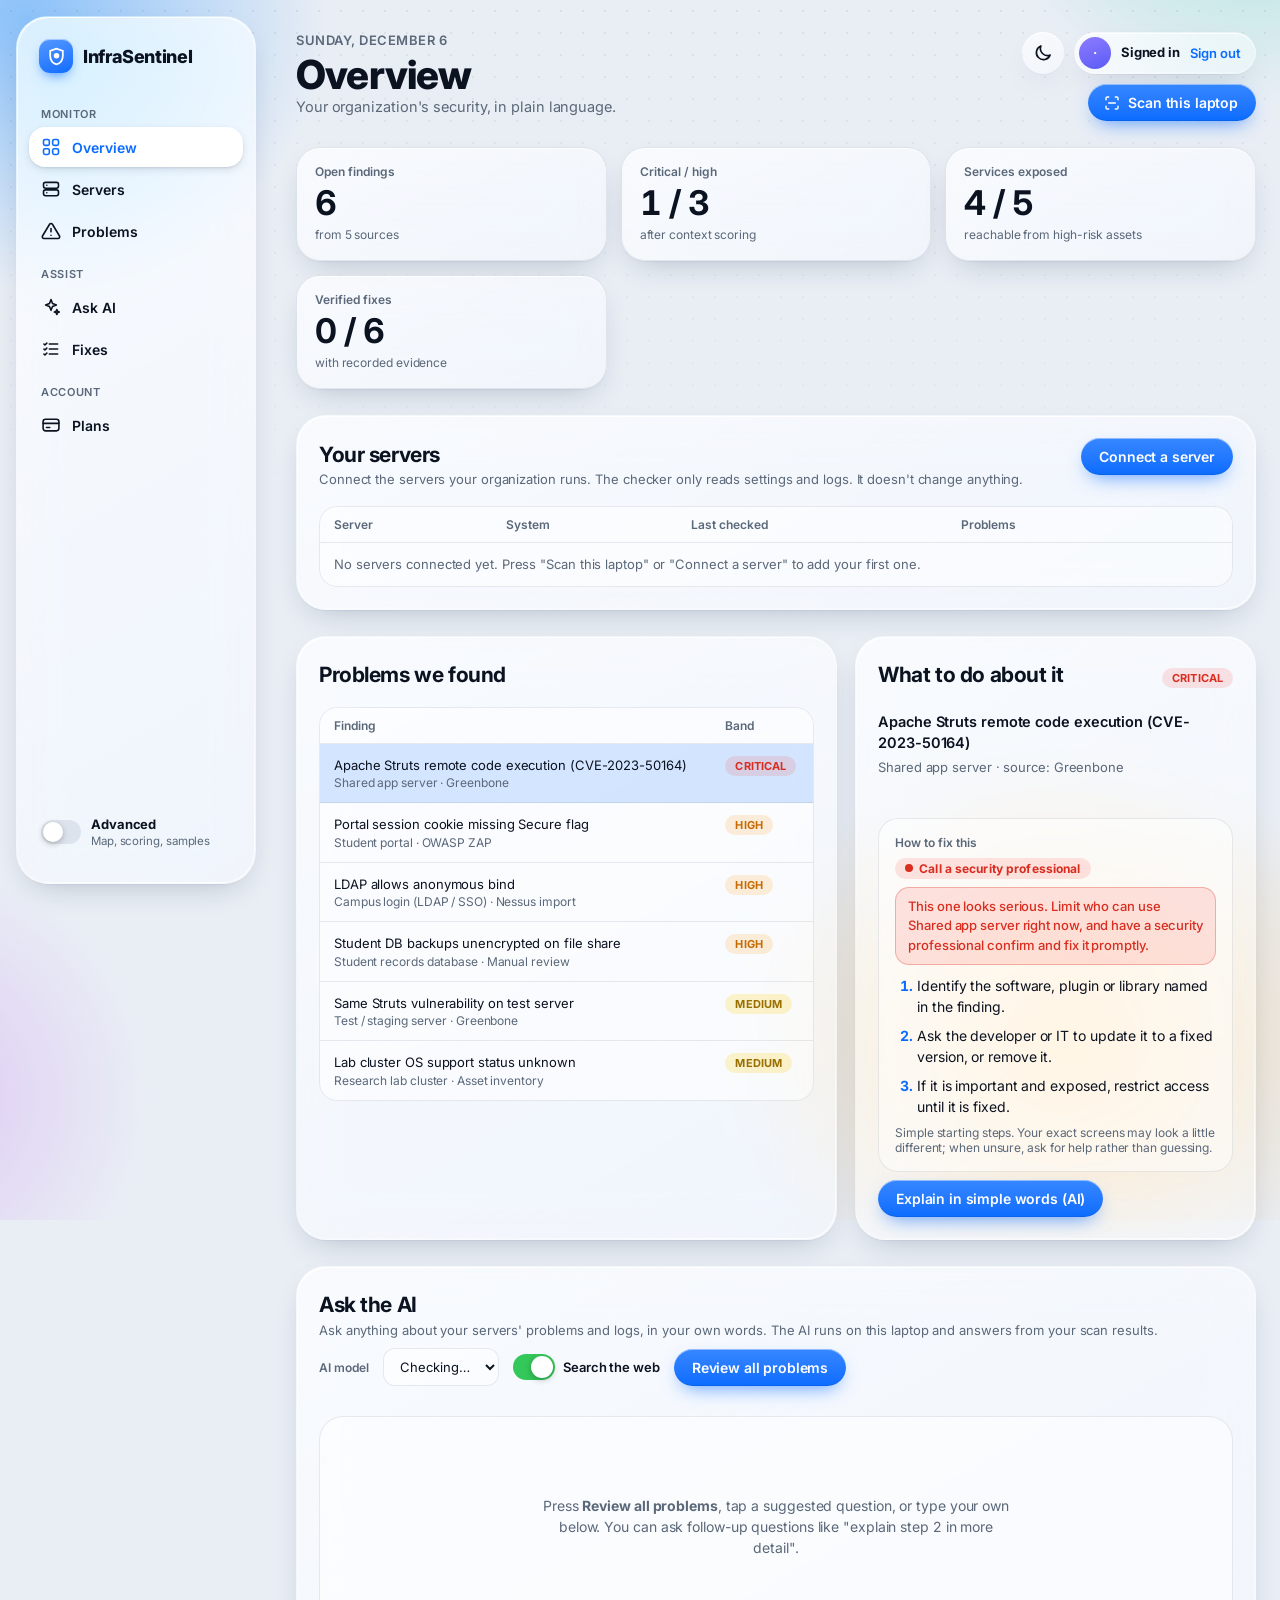
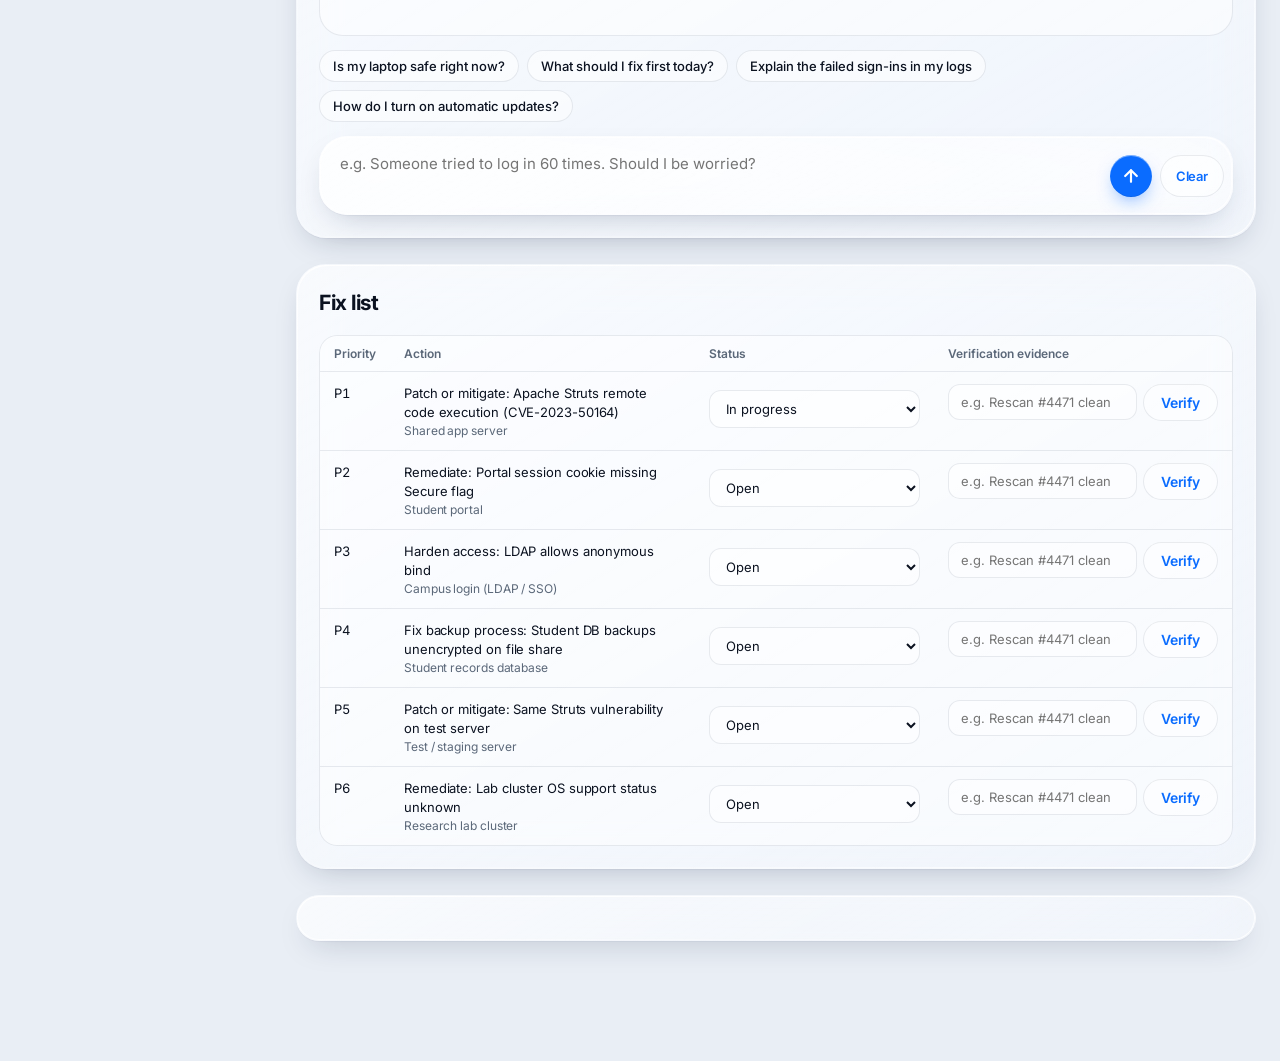
==== index.html @ b59fb662 "InfraSentinel prototype: dashboard, read-only checker, local AI assistant" ====
<!doctype html>
<html lang="en"><head><meta charset="utf-8"><meta name="viewport" content="width=device-width,initial-scale=1">
<title>InfraSentinel</title>
<link rel="stylesheet" href="https://fonts.googleapis.com/css2?family=IBM+Plex+Sans+Condensed:wght@500;600;700&family=IBM+Plex+Sans:wght@400;500;600&family=IBM+Plex+Mono:wght@400;500&display=swap">
<style>
/* Layout: operations console — sector bar, KPI strip, ranked findings beside score breakdown, full-width dependency map, remediation ledger */
:root{
  --bg:#F3F5F7; --panel:#FFFFFF; --ink:#13202C; --muted:#5B6B7A; --line:#D9E0E6;
  --accent:#1D4ED8; --accent-soft:#E3EAFD;
  --crit:#B42318; --crit-soft:#FDE7E5; --high:#C2570C; --high-soft:#FDEEDC;
  --med:#A16207; --med-soft:#FBF3D5; --low:#2F7D4F; --low-soft:#E2F3E8;
  --node:#EEF2F5; --edge:#B5C1CC; --graph-bg:#F3F5F7;
  --f-display:"IBM Plex Sans Condensed","Arial Narrow",system-ui,sans-serif;
  --f-body:"IBM Plex Sans",system-ui,-apple-system,"Segoe UI",sans-serif;
  --f-mono:"IBM Plex Mono",ui-monospace,Menlo,Consolas,monospace;
}
@media (prefers-color-scheme:dark){:root:not([data-theme="light"]){
  --bg:#0E151C; --panel:#151F29; --ink:#E4EAF0; --muted:#93A3B2; --line:#26333F;
  --accent:#7DA2FF; --accent-soft:#1C2B4F;
  --crit:#FF7A6E; --crit-soft:#3A1B19; --high:#FFA45C; --high-soft:#3A2614;
  --med:#E8C04A; --med-soft:#352C12; --low:#6FD39A; --low-soft:#143222;
  --node:#1C2833; --edge:#3A4A58; --graph-bg:#0E151C; color-scheme:dark}}
:root[data-theme="dark"]{
  --bg:#0E151C; --panel:#151F29; --ink:#E4EAF0; --muted:#93A3B2; --line:#26333F;
  --accent:#7DA2FF; --accent-soft:#1C2B4F;
  --crit:#FF7A6E; --crit-soft:#3A1B19; --high:#FFA45C; --high-soft:#3A2614;
  --med:#E8C04A; --med-soft:#352C12; --low:#6FD39A; --low-soft:#143222;
  --node:#1C2833; --edge:#3A4A58; --graph-bg:#0E151C; color-scheme:dark}
*{box-sizing:border-box}
body{background:var(--bg);color:var(--ink);font-family:var(--f-body);font-size:14px;line-height:1.5}
.wrap{max-width:1240px;margin:0 auto;padding:20px 16px 48px;display:grid;gap:18px}
h1,h2,h3{font-family:var(--f-display);margin:0;text-wrap:balance;letter-spacing:.01em}
h1{font-size:26px;font-weight:700}
h2{font-size:18px;font-weight:600}
.eyebrow{font-size:11px;letter-spacing:.09em;text-transform:uppercase;color:var(--muted);font-weight:600}
.mono{font-family:var(--f-mono);font-variant-numeric:tabular-nums}
.muted{color:var(--muted)}
header{display:flex;flex-wrap:wrap;gap:12px 24px;align-items:flex-end;justify-content:space-between}
.brand{display:flex;gap:12px;align-items:center}
.mark{width:34px;height:34px;border-radius:8px;background:var(--accent);display:grid;place-items:center}
.mark svg{width:20px;height:20px}
.seg{display:flex;flex-wrap:wrap;border:1px solid var(--line);border-radius:8px;overflow:hidden;background:var(--panel)}
.seg button{border:0;background:transparent;color:var(--ink);font:500 13px var(--f-body);padding:8px 14px;cursor:pointer;border-right:1px solid var(--line)}
.seg button:last-child{border-right:0}
.seg button[aria-pressed="true"]{background:var(--accent);color:var(--panel)}
.seg button:focus-visible,button:focus-visible,select:focus-visible,input:focus-visible{outline:2px solid var(--accent);outline-offset:2px}
.notice{font-size:12px;color:var(--muted);border:1px dashed var(--line);border-radius:6px;padding:6px 10px;background:var(--panel)}
.kpis{display:grid;grid-template-columns:repeat(4,minmax(0,1fr));gap:12px}
.kpi{background:var(--panel);border:1px solid var(--line);border-radius:8px;padding:12px 14px}
.kpi .v{font:600 28px var(--f-mono);font-variant-numeric:tabular-nums;line-height:1.2}
.panel{background:var(--panel);border:1px solid var(--line);border-radius:10px;padding:16px;min-width:0}
.panel-head{display:flex;flex-wrap:wrap;gap:8px 16px;justify-content:space-between;align-items:baseline;margin-bottom:12px}
.grid2{display:grid;grid-template-columns:minmax(0,1.35fr) minmax(0,1fr);gap:18px}
.tbl{overflow-x:auto}
table{width:100%;border-collapse:collapse;font-size:13px}
th{text-align:left;font-size:11px;letter-spacing:.07em;text-transform:uppercase;color:var(--muted);font-weight:600;padding:6px 8px;border-bottom:1px solid var(--line)}
td{padding:9px 8px;border-bottom:1px solid var(--line);vertical-align:top}
tr.row{cursor:pointer}
tr.row:hover td{background:var(--node)}
tr.row.sel td{background:var(--accent-soft)}
.pill{display:inline-block;font:600 11px var(--f-mono);padding:2px 7px;border-radius:4px;letter-spacing:.03em;white-space:nowrap}
.p-critical{background:var(--crit-soft);color:var(--crit)}
.p-high{background:var(--high-soft);color:var(--high)}
.p-medium{background:var(--med-soft);color:var(--med)}
.p-low{background:var(--low-soft);color:var(--low)}
.score{font:600 15px var(--f-mono)}
.src{font:400 11px var(--f-mono);color:var(--muted)}
.bars{display:grid;gap:10px;margin:14px 0}
.bar{display:grid;grid-template-columns:110px 1fr 74px;gap:10px;align-items:center;font-size:13px}
.track{height:10px;background:var(--node);border-radius:5px;overflow:hidden}
.fill{height:100%;background:var(--accent);border-radius:5px;transition:width .4s}
.fill.unk{background:repeating-linear-gradient(45deg,var(--muted) 0 4px,transparent 4px 8px)}
.formula{font:500 13px var(--f-mono);background:var(--node);border-radius:6px;padding:10px 12px;overflow-x:auto;white-space:nowrap}
.big{font:600 44px var(--f-mono);line-height:1}
.explain{border-top:1px solid var(--line);margin-top:14px;padding-top:12px;display:grid;gap:8px}
.explain p{margin:0;max-width:65ch}
.btn{border:1px solid var(--accent);background:var(--accent);color:var(--panel);font:600 13px var(--f-body);padding:8px 14px;border-radius:6px;cursor:pointer}
.btn.ghost{background:transparent;color:var(--accent)}
.btn:disabled{opacity:.45;cursor:not-allowed}
select,input[type=text]{font:13px var(--f-body);color:var(--ink);background:var(--panel);border:1px solid var(--line);border-radius:6px;padding:7px 9px;max-width:100%}
.simbar{display:flex;flex-wrap:wrap;gap:8px;align-items:center}
.graph{overflow-x:auto;border:1px solid var(--line);border-radius:8px;background:var(--bg)}
.graph svg{display:block;min-width:760px;width:100%;height:auto}
.legend{display:flex;flex-wrap:wrap;gap:14px;font-size:12px;color:var(--muted);margin-top:10px}
.sw{display:inline-block;width:12px;height:12px;border-radius:3px;vertical-align:-2px;margin-right:5px;border:1px solid var(--edge)}
.simout{display:grid;grid-template-columns:minmax(0,1fr) minmax(0,1fr);gap:18px;margin-top:14px}
.scenario{border-left:3px solid var(--high);background:var(--high-soft);padding:8px 12px;border-radius:0 6px 6px 0;font-size:13px}
ul.affected{list-style:none;margin:8px 0 0;padding:0;display:grid;gap:6px}
ul.affected li{display:flex;gap:10px;align-items:baseline;justify-content:space-between;border-bottom:1px solid var(--line);padding-bottom:6px}
.path{font:400 11px var(--f-mono);color:var(--muted)}
.status{font:600 11px var(--f-mono);padding:2px 7px;border-radius:4px;white-space:nowrap}
.s-open{background:var(--crit-soft);color:var(--crit)}
.s-prog{background:var(--med-soft);color:var(--med)}
.s-fixed{background:var(--accent-soft);color:var(--accent)}
.s-ver{background:var(--low-soft);color:var(--low)}
.evrow{display:flex;flex-wrap:wrap;gap:6px;align-items:center}
.evrow input{flex:1 1 160px;min-width:0}
.err{color:var(--crit);font-size:12px}
.ok{color:var(--low);font-size:12px}
footer{font-size:12px;color:var(--muted)}
g.node{cursor:pointer}
.rules{display:grid;grid-template-columns:repeat(auto-fill,minmax(230px,1fr));gap:10px 22px}
.rule{display:grid;grid-template-columns:1fr 40px;gap:2px 8px;align-items:center;font-size:13px}
.rule input{grid-column:1/2;width:100%;accent-color:var(--accent)}
.rule label{grid-column:1/-1}
.chips{display:flex;flex-wrap:wrap;gap:6px}
.chip{font-size:12px;border:1px dashed var(--med);color:var(--med);border-radius:4px;padding:2px 8px}
.ba{grid-column:1/-1;border-top:1px solid var(--line);padding-top:14px;display:grid;gap:10px}
.good{color:var(--low);font-weight:600}
.same{color:var(--muted)}
.rec{border-left:3px solid var(--accent);background:var(--accent-soft);padding:10px 12px;border-radius:0 6px 6px 0;margin-bottom:12px;max-width:80ch}
.cmp td:first-child{font-weight:600;white-space:nowrap}
.cov{display:grid;grid-template-columns:repeat(auto-fill,minmax(205px,1fr));gap:10px}
.cv{border:1px solid var(--line);border-radius:8px;padding:10px 12px;display:grid;gap:4px;background:var(--panel)}
.cv.hit{border-color:var(--accent);background:var(--accent-soft)}
.cv .n{font:600 11px var(--f-mono);color:var(--muted)}
.cv .t{font-weight:600;font-size:13px;line-height:1.3}
.cv .c{font:600 12px var(--f-mono);color:var(--accent)}
.cv .c.zero{color:var(--muted);font-weight:400}
.catchip{display:inline-block;font:600 11px var(--f-mono);background:var(--node);color:var(--muted);border-radius:4px;padding:1px 7px;margin-top:4px}
.fix{border:1px solid var(--line);border-radius:8px;padding:12px 14px;margin-top:14px;display:grid;gap:8px}
.lvl{display:inline-flex;align-items:center;gap:6px;font:600 12px var(--f-body);padding:3px 11px;border-radius:999px;width:fit-content}
.lvl::before{content:"";width:8px;height:8px;border-radius:50%;background:currentColor}
.lvl-self{background:var(--low-soft);color:var(--low)}
.lvl-it{background:var(--med-soft);color:var(--med)}
.lvl-pro{background:var(--crit-soft);color:var(--crit)}
ol.steps{margin:2px 0 0;padding-left:22px;display:grid;gap:8px;font-size:14px;max-width:62ch}
ol.steps li{line-height:1.5}
.probanner{border-left:3px solid var(--crit);background:var(--crit-soft);padding:9px 12px;border-radius:0 6px 6px 0;font-size:13px;color:var(--crit);font-weight:500;max-width:70ch}
body.simple .adv{display:none!important}
body:not(.simple) #simplehint{display:none}
body.simple #simThis,body.simple .catchip{display:none}
body.simple .c-risk,body.simple .c-asset{display:none}
#simplehint{border-style:solid;background:var(--accent-soft);border-color:var(--accent-soft);color:var(--ink)}
body.simple #findtitle::after{content:"Problems we found"}
body:not(.simple) #findtitle::after{content:"Findings, ranked by risk"}
body.simple #whytitle::after{content:"What to do about it"}
body:not(.simple) #whytitle::after{content:"Why this score"}
@media (max-width:900px){.grid2,.simout{grid-template-columns:1fr}.kpis{grid-template-columns:repeat(2,minmax(0,1fr))}}
@media (prefers-reduced-motion:reduce){.fill{transition:none}}
body{margin:0}
.ai{background:var(--accent-soft);border-radius:6px;padding:10px 12px;white-space:pre-wrap;font-size:13px;max-width:70ch}
.aibadge{font:500 11px var(--f-mono);color:var(--muted)}
</style>
</head><body>

<div class="wrap">
  <header>
    <div class="brand">
      <div class="mark" aria-hidden="true"><svg viewBox="0 0 24 24" fill="none" stroke="#fff" stroke-width="2"><path d="M12 2 4 5v6c0 5 3.4 9.4 8 11 4.6-1.6 8-6 8-11V5z"/><circle cx="12" cy="11" r="2.4" fill="#fff"/></svg></div>
      <div>
        <h1>InfraSentinel</h1>
        <div class="muted">Risk and impact console for small organizations · prototype</div>
      </div>
    </div>
    <div style="display:grid;gap:6px;justify-items:end">
      <div class="eyebrow">View</div>
      <div class="seg" id="viewmode" role="group" aria-label="View mode"></div>
      <div class="eyebrow" style="margin-top:4px">Organization profile</div>
      <div class="seg" id="sector" role="group" aria-label="Organization profile"></div>
      <div style="display:flex;gap:8px;align-items:center;flex-wrap:wrap;justify-content:flex-end">
        <span class="aibadge" id="aistat">AI: checking…</span>
        <button class="btn" id="scanBtn">Scan this laptop</button>
      </div>
    </div>
  </header>
  <div class="notice" id="orgline"></div>
  <div class="notice" id="simplehint">Here are the problems we found, with the most important at the top. Tap a problem to see what it means and how to fix it. Switch to <b>Full</b> view any time for the technical details.</div>

  <section class="kpis" id="kpis"></section>

  <section class="panel adv">
    <div class="panel-head"><div><h2>What matters to this organization</h2><div class="muted" style="font-size:13px">Set how critical each service is. Assets inherit the criticality of the services that depend on them, and every score updates.</div></div><span class="src">Documented rule, no AI guess</span></div>
    <div class="rules" id="prio"></div>
  </section>

  <section class="grid2">
    <div class="panel">
      <div class="panel-head"><h2 id="findtitle"></h2><span class="src adv">Imported from existing tools</span></div>
      <div class="tbl"><table>
        <thead><tr><th class="c-risk">Risk</th><th>Finding</th><th class="c-asset">Asset</th><th>Band</th></tr></thead>
        <tbody id="findings"></tbody>
      </table></div>
    </div>
    <div class="panel" id="detail"></div>
  </section>

  <section class="panel adv">
    <div class="panel-head">
      <div><h2>Dependency map and impact simulation</h2><div class="muted" style="font-size:13px">Arrows show what depends on what. Select an asset and run a hypothetical outage or compromise.</div></div>
      <div class="simbar">
        <label for="simAsset" class="eyebrow">Asset</label>
        <select id="simAsset"></select>
        <button class="btn" id="runSim">Run simulation</button>
        <button class="btn ghost" id="clearSim">Clear</button>
      </div>
    </div>
    <div class="graph"><svg id="graph" viewBox="0 0 960 470" role="img" aria-label="Asset dependency graph"></svg></div>
    <div class="legend">
      <span><span class="sw" style="background:var(--node)"></span>Infrastructure / system</span>
      <span><span class="sw" style="background:var(--accent-soft)"></span>Business service</span>
      <span><span class="sw" style="background:var(--crit-soft);border-color:var(--crit)"></span>Simulated failure</span>
      <span><span class="sw" style="background:var(--high-soft);border-color:var(--high)"></span>Possibly affected</span>
      <span>● dot = open finding on asset</span>
    </div>
    <div class="simout" id="simout"></div>
  </section>

  <section class="panel adv">
    <div class="panel-head"><div><h2>Which fix first?</h2><div class="muted" style="font-size:13px">Compares risk addressed, services protected, service importance, effort and constraints.</div></div><span class="src">Recommendation, not a guarantee</span></div>
    <div id="fixrec"></div>
    <div class="tbl"><table>
      <thead><tr><th>Rank</th><th>Action</th><th>Risk addressed</th><th>Services protected</th><th>Importance</th><th>Effort</th><th>Constraints</th></tr></thead>
      <tbody id="fixcmp"></tbody>
    </table></div>
    <div class="src" style="margin-top:8px">Value = risk score × (1 + 0.25 per protected service) ÷ effort (low 1, medium 2, high 3). Effort is estimated from the type of fix and should be confirmed by the person doing the work.</div>
  </section>

  <section class="panel">
    <div class="panel-head"><h2>Remediation ledger</h2><span class="muted" style="font-size:13px">A task is only verified when evidence is recorded</span></div>
    <div class="tbl"><table>
      <thead><tr><th>Priority</th><th>Action</th><th>Owner</th><th>Status</th><th>Verification evidence</th></tr></thead>
      <tbody id="tasks"></tbody>
    </table></div>
  </section>

  <section class="panel adv">
    <div class="panel-head"><div><h2>Internal weaknesses we watch for</h2>
     <div class="muted" style="font-size:13px">Your apps sit on well-secured cloud infrastructure, but under the shared-responsibility model these 15 are the organization's own job. InfraSentinel checks all 15; highlighted ones are present in <span id="covorg"></span>.</div></div>
     <span class="src" id="covcount"></span></div>
    <div class="cov" id="cov"></div>
  </section>

  <section class="panel adv">
    <div class="panel-head"><h2>Where InfraSentinel fits</h2><span class="src">Intended scope, not a claim that other tools lack these</span></div>
    <div class="tbl"><table class="cmp">
      <thead><tr><th>Capability</th><th>Existing open-source tools</th><th>InfraSentinel's focus</th></tr></thead>
      <tbody>
        <tr><td>Vulnerability detection</td><td>Scanners such as Greenbone</td><td>Import findings instead of rebuilding scanners</td></tr>
        <tr><td>Finding aggregation</td><td>DefectDojo</td><td>Combine findings with operational service context</td></tr>
        <tr><td>Attack-path analysis</td><td>BloodHound, for supported environments</td><td>Map broader asset-to-service dependencies</td></tr>
        <tr><td>Risk scoring</td><td>Some tools and configurations</td><td>Make service importance and scoring assumptions visible</td></tr>
        <tr><td>Impact simulation</td><td>Depends on the tool and scope</td><td>Explore service disruption and compare fixes before and after</td></tr>
        <tr><td>AI explanations</td><td>Some tools and editions</td><td>Plain-language consequences for non-specialists, across four organization profiles</td></tr>
      </tbody>
    </table></div>
  </section>

  <footer>All organizations, assets and findings on this page are synthetic demo data. Risk formula weights are illustrative and not yet calibrated. Impact paths show possible dependency effects, not predictions of attack spread. No systems were scanned.</footer>
</div>

<script>
const SECTORS={
 college:{label:"College",org:"Riverside Engineering College · 4,500 students · 4 IT staff",
  nodes:[
   ["idp","Campus login (LDAP / SSO)",0,85],["srv","Shared app server",0,50],["db","Student records database",0,60],["net","Campus network & Wi-Fi",0,60],
   ["sis","Student information system",1,60],["portal","Student portal",1,55],["att","Attendance system",1,50],["lms","Learning platform (Moodle)",1,55],["lab","Research lab cluster",1,40],["test","Test / staging server",1,20],
   ["s_adm","Admissions & records",2,85,1],["s_exam","Exam results",2,95,1],["s_att","Attendance tracking",2,70,1],["s_learn","Courses & assignments",2,80,1],["s_res","Research computing",2,55,1]],
  edges:[["idp","portal"],["idp","lms"],["idp","att"],["srv","portal"],["srv","att"],["srv","lms"],["db","sis"],["sis","portal"],["net","att"],["net","lab"],["sis","s_adm"],["sis","s_exam"],["portal","s_exam"],["att","s_att"],["lms","s_learn"],["lab","s_res"]],
  findings:[
   ["f1","Apache Struts remote code execution (CVE-2023-50164)","srv",9.8,"internal","Greenbone"],
   ["f2","Same Struts vulnerability on test server","test",9.8,"internal","Greenbone"],
   ["f3","LDAP allows anonymous bind","idp",7.5,"internal","Nessus import"],
   ["f4","Student DB backups unencrypted on file share","db",6.5,"internal","Manual review"],
   ["f5","Portal session cookie missing Secure flag","portal",5.4,"internet","OWASP ZAP"],
   ["f6","Lab cluster OS support status unknown","lab",6.0,"unknown","Asset inventory"]],
  owners:["Priya (IT head)","Karthik (sysadmin)","Vendor: CampusERP"]},
 hospital:{label:"Hospital / clinic",org:"Sunrise Multispeciality Clinic · 40 beds · 3 IT staff",
  nodes:[
   ["ad","Active Directory",0,85],["fw","Firewall / VPN",0,80],["db","SQL database server",0,90],["nas","Backup NAS",0,70],
   ["ehr","Electronic health records",1,95],["lis","Lab information system",1,85],["sched","Appointment scheduler",1,70],["portal","Patient web portal",1,60],["pacs","Imaging (PACS)",1,80],
   ["s_reg","Patient registration",2,95,1],["s_lab","Lab results to doctors",2,90,1],["s_opd","OPD scheduling",2,75,1],["s_bill","Billing & insurance",2,80,1],["s_online","Online appointments",2,55,1]],
  edges:[["ad","ehr"],["ad","lis"],["ad","sched"],["ad","pacs"],["db","ehr"],["db","lis"],["db","sched"],["fw","portal"],["sched","portal"],["ehr","s_reg"],["ehr","s_bill"],["lis","s_lab"],["pacs","s_lab"],["sched","s_opd"],["portal","s_online"]],
  findings:[
   ["f1","SMB signing not required on domain controller","ad",8.1,"internal","Greenbone"],
   ["f2","VPN appliance firmware with known RCE","fw",9.8,"internet","Nessus import"],
   ["f3","Database server missing 6 months of patches","db",7.8,"internal","Wazuh"],
   ["f4","Portal login allows unlimited password attempts","portal",6.5,"internet","Manual review"],
   ["f5","PACS workstation runs unsupported OS","pacs",7.5,"unknown","Asset inventory"],
   ["f6","Backups not tested for restore in 9 months","nas",5.0,"isolated","Manual review"]],
  owners:["Ravi (IT lead)","Meera (sysadmin)","Vendor: LabSoft"]},
 school:{label:"School",org:"Greenfield Public School · 1,200 students · 1 IT staff",
  nodes:[
   ["idp","Google Workspace accounts",0,90],["wifi","Wi-Fi controller",0,60],["srv","School server",0,85],["pay","Payment gateway link",0,75],
   ["sis","Student info system",1,95],["att","Attendance app",1,70],["pp","Parent portal",1,65],["lms","Learning platform",1,75],["web","School website",1,45],
   ["s_att","Daily attendance",2,80,1],["s_rc","Report cards",2,85,1],["s_comm","Parent communication",2,70,1],["s_fee","Fee collection",2,85,1],["s_class","Online classes",2,65,1]],
  edges:[["idp","sis"],["idp","lms"],["idp","att"],["srv","sis"],["srv","att"],["wifi","att"],["wifi","lms"],["sis","pp"],["pay","pp"],["sis","s_rc"],["att","s_att"],["pp","s_comm"],["pp","s_fee"],["lms","s_class"],["web","s_comm"]],
  findings:[
   ["f1","Admin accounts without 2-step verification","idp",8.8,"internet","Workspace audit"],
   ["f2","Parent portal uses outdated TLS and weak ciphers","pp",6.8,"internet","Greenbone"],
   ["f3","School server shares student records folder to Everyone","srv",7.6,"internal","Manual review"],
   ["f4","Wi-Fi controller default admin password","wifi",8.0,"internal","Greenbone"],
   ["f5","Website CMS plugin with known XSS","web",6.1,"internet","WPScan import"],
   ["f6","Attendance app version support status unclear","att",5.5,"unknown","Asset inventory"]],
  owners:["Anil (IT teacher)","Office admin","Vendor: EduSoft"]},
 smb:{label:"Small business",org:"Kaveri Home Stores · 2 outlets + online · no dedicated IT",
  nodes:[
   ["mail","Business email",0,80],["rtr","Router / firewall",0,75],["vm","Cloud server",0,85],["nas","Office NAS",0,60],
   ["pos","Point-of-sale app",1,90],["inv","Inventory database",1,85],["shop","Online store",1,75],["acct","Accounting software",1,80],
   ["s_store","In-store sales",2,95,1],["s_online","Online orders",2,80,1],["s_gst","GST invoicing",2,85,1],["s_cust","Customer support email",2,60,1]],
  edges:[["rtr","pos"],["vm","inv"],["vm","shop"],["inv","pos"],["inv","shop"],["nas","acct"],["acct","s_gst"],["pos","s_store"],["pos","s_gst"],["shop","s_online"],["mail","s_cust"],["mail","s_online"]],
  findings:[
   ["f1","Router remote admin open to the internet","rtr",9.0,"internet","Nmap review"],
   ["f2","Cloud server SSH allows password login","vm",7.5,"internet","Lynis import"],
   ["f3","Email lacks DMARC; spoofing possible","mail",6.0,"internet","DNS check"],
   ["f4","Inventory DB backups stored on same server","inv",6.5,"internal","Manual review"],
   ["f5","NAS firmware 2 major versions behind","nas",7.2,"unknown","Asset inventory"],
   ["f6","Shared admin login on POS terminals","pos",6.8,"internal","Manual review"]],
  owners:["Owner (Suresh)","Freelance IT","Vendor: POSWorks"]}
};
const EXPO={internet:90,network:70,internal:45,isolated:15,unknown:null};
const EXPO_LBL={internet:"Internet-facing",network:"Reachable from local network (e.g. venue Wi-Fi)",internal:"Internal network",isolated:"Isolated",unknown:"Unknown"};
let cur="college",sel=null,sim=null,tasks={};const OVR={};
let MODE=(()=>{try{return localStorage.getItem("is_mode")||"simple"}catch(e){return "simple"}})();
function renderViewmode(){$("viewmode").innerHTML=[["simple","Simple"],["full","Full"]].map(([k,l])=>`<button type="button" data-m="${k}" aria-pressed="${MODE===k}">${l}</button>`).join("");
  $("viewmode").querySelectorAll("button").forEach(b=>b.onclick=()=>setMode(b.dataset.m))}
function setMode(m){MODE=m;document.body.classList.toggle("simple",m==="simple");try{localStorage.setItem("is_mode",m)}catch(e){}renderViewmode()}

const $=id=>document.getElementById(id);
const esc=s=>String(s).replace(/[&<>"]/g,c=>({"&":"&amp;","<":"&lt;",">":"&gt;",'"':"&quot;"}[c]));
function band(r){return r>=80?"critical":r>=60?"high":r>=30?"medium":"low"}
function data(){return SECTORS[cur]}
function node(id){const n=data().nodes.find(n=>n[0]===id),o=(OVR[cur]||{})[id];return{id:n[0],name:n[1],tier:n[2],crit:o??n[3],svc:!!n[4]}}
function critInfo(id){ // asset inherits the highest criticality among services that depend on it
  const own=node(id).crit;let C=own,from=null;
  for(const s of Object.keys(impact(id))){const ns=node(s);if(ns.svc&&ns.crit>C){C=ns.crit;from=s}}
  return{C,own,from};
}
function score(f,mod={}){
  const S=Math.round(f[3]*10*(mod.sevMul??1)),ek=mod.expo??f[4],Eraw=EXPO[ek],E=Eraw==null?50:Eraw,ci=critInfo(f[2]),C=ci.C;
  return{S,E,C,ci,unknown:Eraw==null,R:Math.round(0.4*S+0.3*E+0.3*C)};
}
function missing(f,s,svcs){const m=[];
  if(s.unknown)m.push("Network exposure not confirmed");
  if(!svcs.length)m.push("No business service mapped to this asset");
  if(/inventory|manual/i.test(f[5]))m.push("Not yet confirmed by a scanner");
  if(f[3]>=7)m.push("Vendor patch or workaround not recorded");
  return m}
function ranked(){return data().findings.map(f=>({f,s:score(f)})).sort((a,b)=>b.s.R-a.s.R)}
function impact(start){ // BFS over "depends on" edges; visited set handles cycles
  const out={},q=[[start,0,[start]]],seen=new Set([start]);
  while(q.length){const[id,d,p]=q.shift();
    for(const[a,b]of data().edges)if(a===id&&!seen.has(b)){seen.add(b);out[b]={hops:d+1,path:[...p,b]};q.push([b,d+1,[...p,b]])}}
  return out;
}

function renderSector(){
  $("sector").innerHTML=Object.entries(SECTORS).map(([k,v])=>`<button type="button" data-k="${k}" aria-pressed="${k===cur}">${v.label}</button>`).join("");
  $("sector").querySelectorAll("button").forEach(b=>b.onclick=()=>{cur=b.dataset.k;sel=null;sim=null;initTasks();renderAll()});
  $("orgline").innerHTML=`<b>${esc(data().org)}</b> · ${cur==="mine"||cur==="live"?"live results from your own systems":"synthetic demo tenant · data isolated per organization"}`;
}
function renderKPIs(){
  const r=ranked(),crit=r.filter(x=>band(x.s.R)==="critical").length,high=r.filter(x=>band(x.s.R)==="high").length;
  const svc=new Set();r.filter(x=>x.s.R>=60).forEach(x=>Object.keys(impact(x.f[2])).forEach(id=>{if(node(id).svc)svc.add(id)}));
  const totalSvc=data().nodes.filter(n=>n[4]).length;
  const ver=Object.values(tasks).filter(t=>t.status==="ver").length;
  $("kpis").innerHTML=[
   ["Open findings",r.length-ver,`from ${new Set(data().findings.map(f=>f[5])).size} sources`],
   ["Critical / high",`${crit} / ${high}`,"after context scoring"],
   ["Services exposed",`${svc.size} / ${totalSvc}`,"reachable from high-risk assets"],
   ["Verified fixes",`${ver} / ${r.length}`,"with recorded evidence"]
  ].map(([l,v,s])=>`<div class="kpi"><div class="eyebrow">${l}</div><div class="v">${v}</div><div class="muted" style="font-size:12px">${s}</div></div>`).join("");
}
function renderFindings(){
  const r=ranked();if(!r.length){$("findings").innerHTML=`<tr><td colspan="4" class="muted">No findings. No listening network services were detected.</td></tr>`;return}if(!sel)sel=r[0].f[0];
  $("findings").innerHTML=r.map(({f,s})=>{const b=band(s.R),done=tasks[f[0]]?.status==="ver";
   return`<tr class="row${f[0]===sel?" sel":""}" data-id="${f[0]}" tabindex="0"><td class="c-risk"><span class="score">${s.R}</span></td>
   <td>${done?"<s>":""}${esc(f[1])}${done?"</s>":""}<div class="src">${esc(node(f[2]).name)} · ${esc(f[5])}</div></td><td class="c-asset">${esc(node(f[2]).name)}</td>
   <td><span class="pill p-${b}">${b.toUpperCase()}</span></td></tr>`}).join("");
  $("findings").querySelectorAll("tr").forEach(tr=>{const go=()=>{sel=tr.dataset.id;renderFindings();renderDetail()};tr.onclick=go;tr.onkeydown=e=>{if(e.key==="Enter")go()}});
}
function renderDetail(){
  const f=data().findings.find(f=>f[0]===sel);if(!f){$("detail").innerHTML=`<h2>Why this score</h2><p class="muted">Nothing to score yet.</p>`;return}const s=score(f),n=node(f[2]),b=band(s.R),imp=impact(f[2]);
  const svcs=Object.keys(imp).filter(id=>node(id).svc).map(id=>node(id).name);
  const bar=(lbl,v,w,note,unk)=>`<div class="bar"><span>${lbl}</span><div class="track"><div class="fill${unk?" unk":""}" style="width:${v}%"></div></div><span class="mono">${v} × ${w}</span></div><div class="src" style="margin:-6px 0 0 120px">${note}</div>`;
  $("detail").innerHTML=`<div class="panel-head"><h2 id="whytitle"></h2><span class="pill p-${b}">${b.toUpperCase()}</span></div>
   <div style="font-weight:600">${esc(f[1])}</div><div class="muted" style="font-size:13px">${esc(n.name)} · source: ${esc(f[5])}</div>
   <div class="catchip">Category: ${esc(VNAME[classify(f)])}</div>
   <div class="adv"><div style="display:flex;gap:16px;align-items:flex-end;margin-top:12px"><div class="big">${s.R}</div><div class="muted" style="font-size:12px;padding-bottom:4px">of 100<br>deterministic, reproducible</div></div>
   <div class="bars">
    ${bar("Severity",s.S,"0.4",`CVSS ${f[3].toFixed(1)} from scanner`)}
    ${bar("Exposure",s.E,"0.3",s.unknown?"Unknown: shown as 50 and flagged, never assumed low":EXPO_LBL[f[4]],s.unknown)}
    ${bar("Criticality",s.C,"0.3",s.ci.from?`Inherited from ${esc(node(s.ci.from).name)} (own value ${s.ci.own})`:`Own criticality of ${esc(n.name)}, no more critical service depends on it`)}
   </div>
   <div class="formula">R = 0.4·${s.S} + 0.3·${s.E} + 0.3·${s.C} = ${(0.4*s.S+0.3*s.E+0.3*s.C).toFixed(1)} → ${s.R}</div></div>
   <div class="explain"><div class="eyebrow">Plain-language explanation</div>
    <p>${esc(n.name)} has a ${f[3]>=9?"critical":f[3]>=7?"serious":"moderate"} weakness: ${esc(f[1].toLowerCase())}. It is ${s.unknown?"<b>not yet known</b> whether it is reachable from outside, so confirm its network exposure first":EXPO_LBL[f[4]].toLowerCase()+" "+(f[4]==="internet"?"so anyone online can try to reach it":f[4]==="network"?"so anyone on the same Wi-Fi or LAN can try to reach it":"so an attacker would need a foothold inside first")}.
    ${svcs.length?`If it were compromised or went offline, these ${svcs.length} services depend on it: <b>${svcs.map(esc).join(", ")}</b>.`:"No business service currently depends on it in the recorded map."}</p>
    ${(()=>{const m=missing(f,s,svcs);return m.length?`<div class="eyebrow">Missing information</div><div class="chips">${m.map(x=>`<span class="chip">${esc(x)}</span>`).join("")}</div>`:""})()}
    <div id="aiout"></div><div class="src">Built only from the recorded evidence above. An optional local AI model can rephrase this; it never changes the score.</div>
    ${fixCard(f,s,n)}
    <div style="display:flex;gap:8px;flex-wrap:wrap"><button class="btn" id="askAI">Explain in simple words (AI)</button><button class="btn ghost" id="simThis">Simulate failure of ${esc(n.name)}</button></div></div>`;
  $("askAI").onclick=()=>askAI(f,s,n,svcs);
  $("simThis").onclick=()=>{$("simAsset").value=f[2];sim=f[2];renderGraph();renderSim();$("graph").scrollIntoView({behavior:"smooth",block:"center"})};
}
function layout(){
  const cols=[16,352,688],W=256,H=40,pos={},GH=graphH();
  [0,1,2].forEach(t=>{const ns=data().nodes.filter(n=>n[2]===t),gap=(GH-40)/ns.length;
   ns.forEach((n,i)=>pos[n[0]]={x:cols[t],y:20+gap*i+(gap-H)/2,w:W,h:H})});
  return pos;
}
function graphH(){return Math.max(470,40+52*Math.max(...[0,1,2].map(t=>data().nodes.filter(n=>n[2]===t).length)))}
function renderGraph(){
  $("graph").setAttribute("viewBox",`0 0 960 ${graphH()}`);
  const pos=layout(),imp=sim?impact(sim):{},hasF=new Set(data().findings.filter(f=>tasks[f[0]]?.status!=="ver").map(f=>f[2]));
  let svg=`<defs><marker id="ar" viewBox="0 0 10 10" refX="9" refY="5" markerWidth="7" markerHeight="7" orient="auto"><path d="M0 0L10 5L0 10z" fill="var(--edge)"/></marker>
   <marker id="arh" viewBox="0 0 10 10" refX="9" refY="5" markerWidth="7" markerHeight="7" orient="auto"><path d="M0 0L10 5L0 10z" fill="var(--high)"/></marker></defs>`;
  ["Infrastructure","Systems","Business services"].forEach((t,i)=>svg+=`<text x="${[16,352,688][i]}" y="13" fill="var(--muted)" font-family="var(--f-body)" font-size="11" letter-spacing="1">${t.toUpperCase()}</text>`);
  for(const[a,b]of data().edges){const A=pos[a],B=pos[b],hot=sim&&(a===sim||imp[a])&&imp[b];
   let d;if(A.x===B.x){const x=A.x+A.w,y1=A.y+A.h/2,y2=B.y+B.h/2;d=`M${x} ${y1} C${x+60} ${y1},${x+60} ${y2},${x+2} ${y2}`}
   else{const x1=A.x+A.w,y1=A.y+A.h/2,x2=B.x-2,y2=B.y+B.h/2,m=(x1+x2)/2;d=`M${x1} ${y1} C${m} ${y1},${m} ${y2},${x2} ${y2}`}
   svg+=`<path d="${d}" fill="none" stroke="${hot?"var(--high)":"var(--edge)"}" stroke-width="${hot?2.4:1.3}" marker-end="url(#${hot?"arh":"ar"})"/>`}
  for(const n of data().nodes){const p=pos[n[0]],nd=node(n[0]);
   let fill=nd.svc?"var(--accent-soft)":"var(--node)",stroke="var(--edge)",sw=1;
   if(sim===n[0]){fill="var(--crit-soft)";stroke="var(--crit)";sw=2.2}else if(imp[n[0]]){fill="var(--high-soft)";stroke="var(--high)";sw=2}
   const dot=hasF.has(n[0]),maxc=Math.floor((p.w-24-(dot?16:0))/7.2),lbl=n[1].length>maxc?n[1].slice(0,maxc-1).trimEnd()+"…":n[1];
   svg+=`<g class="node" data-id="${n[0]}" tabindex="0" role="button" aria-label="${esc(n[1])}"><title>${esc(n[1])}</title>
    <rect x="${p.x}" y="${p.y}" width="${p.w}" height="${p.h}" rx="10" fill="var(--graph-bg)"/>
    <rect x="${p.x}" y="${p.y}" width="${p.w}" height="${p.h}" rx="10" fill="${fill}" stroke="${stroke}" stroke-width="${sw}"/>
    <text x="${p.x+12}" y="${p.y+25}" fill="var(--ink)" font-family="var(--f-body)" font-size="13" font-weight="500">${esc(lbl)}</text>
    ${hasF.has(n[0])?`<circle cx="${p.x+p.w-12}" cy="${p.y+p.h/2}" r="5" fill="var(--crit)"/>`:""}</g>`}
  $("graph").innerHTML=svg;
  $("graph").querySelectorAll("g.node").forEach(g=>{const go=()=>{$("simAsset").value=g.dataset.id;sim=g.dataset.id;renderGraph();renderSim()};g.onclick=go;g.onkeydown=e=>{if(e.key==="Enter")go()}});
}
function renderSim(){
  if(!sim){$("simout").innerHTML=`<div class="muted" style="font-size:13px">No scenario running. Click any box in the map, or pick an asset and press Run simulation.</div>`;return}
  const imp=impact(sim),ids=Object.keys(imp).sort((a,b)=>imp[a].hops-imp[b].hops),svcs=ids.filter(i=>node(i).svc),sys=ids.filter(i=>!node(i).svc);
  const crit=svcs.length?Math.max(...svcs.map(i=>node(i).crit)):0;
  const li=i=>`<li><span>${esc(node(i).name)}<div class="path">${imp[i].path.map(p=>esc(node(p).name)).join(" → ")}</div></span><span class="mono" style="font-size:12px;white-space:nowrap">${imp[i].hops} hop${imp[i].hops>1?"s":""}</span></li>`;
  $("simout").innerHTML=`<div><div class="scenario"><b>Hypothetical scenario:</b> ${esc(node(sim).name)} is compromised or unavailable. This shows possible dependency impact from the recorded map, not a prediction that an attack will spread.</div>
   <div style="display:flex;gap:24px;flex-wrap:wrap;margin-top:12px">
    <div><div class="eyebrow">Services affected</div><div class="big" style="font-size:32px">${svcs.length}</div></div>
    <div><div class="eyebrow">Systems affected</div><div class="big" style="font-size:32px">${sys.length}</div></div>
    <div><div class="eyebrow">Highest service criticality</div><div class="big" style="font-size:32px">${crit||"—"}</div></div></div></div>
   <div><div class="eyebrow">Possibly affected, nearest first</div><ul class="affected">${ids.length?ids.map(li).join(""):"<li class='muted'>Nothing depends on this asset in the recorded map.</li>"}</ul></div>
   <div class="ba"><div class="panel-head" style="margin:0"><h3 style="font-size:16px">Before and after a proposed fix</h3>
    <div class="simbar"><label for="fixType" class="eyebrow">Proposed fix</label><select id="fixType">
     <option value="patch"${FIX==="patch"?" selected":""}>Patch the vulnerability</option>
     <option value="restrict"${FIX==="restrict"?" selected":""}>Restrict network exposure</option>
     <option value="redundant"${FIX==="redundant"?" selected":""}>Add tested failover / redundancy</option></select>
     <button class="btn" id="recalc">Recalculate</button></div></div>
    <div id="baout"></div></div>`;
  $("fixType").onchange=()=>{FIX=$("fixType").value;renderBA()};$("recalc").onclick=renderBA;renderBA();
}
let FIX="patch";
const FIX_NOTE={patch:"Assumes the patch removes 80% of the severity (20% residual) until a rescan verifies it. The outage impact is unchanged, because the asset can still fail.",
 restrict:"Assumes the service is taken off the network (firewall rule or localhost binding), so exposure drops to Isolated (15). Severity and criticality are unchanged.",
 redundant:"Assumes a tested failover keeps dependent services running if this asset goes offline. It does not reduce the vulnerability itself."};
function renderBA(){
  const id=sim,fx=FIX,fs=data().findings.filter(f=>f[2]===id&&tasks[f[0]]?.status!=="ver");
  const mod=fx==="patch"?{sevMul:.2}:fx==="restrict"?{expo:"isolated"}:{};
  const b=fs.map(f=>score(f).R),a=fs.map(f=>score(f,mod).R),sum=x=>x.reduce((p,c)=>p+c,0),mx=x=>x.length?Math.max(...x):0;
  const svc=Object.keys(impact(id)).filter(i=>node(i).svc).length;
  const rows=[["Highest finding risk score on this asset",mx(b),mx(a)],["Combined risk of open findings here",sum(b),sum(a)],
   ["Services exposed through high or critical findings",mx(b)>=60?svc:0,mx(a)>=60?svc:0],["Services disrupted if this asset goes offline",svc,fx==="redundant"?0:svc]];
  $("baout").innerHTML=`${fs.length?"":`<div class="muted" style="font-size:13px">No open findings on this asset, so only the outage rows can change.</div>`}
   <div class="tbl"><table><thead><tr><th>Measure</th><th>Before</th><th>After proposed fix</th><th>Change</th></tr></thead><tbody>
   ${rows.map(([l,x,y])=>`<tr><td>${l}</td><td class="mono">${x}</td><td class="mono">${y}</td><td class="mono ${y<x?"good":"same"}">${y<x?"−"+(x-y):"no change"}</td></tr>`).join("")}</tbody></table></div>
   <div class="src">${FIX_NOTE[fx]} A proposed fix is not a resolution until verification evidence is recorded.</div>`;
}
function effortOf(f){const t=fixFor(f);if(/unsupported|replace/i.test(f[1]))return 3;if(/^(Harden access|Bind to localhost|Confirm)/.test(t))return 1;return 2}
function renderFixCompare(){
  const open=data().findings.filter(f=>tasks[f[0]]?.status!=="ver");
  if(!open.length){$("fixrec").innerHTML="";$("fixcmp").innerHTML=`<tr><td colspan="7" class="muted">No open findings to compare.</td></tr>`;return}
  const rows=open.map(f=>{const s=score(f),svcs=Object.keys(impact(f[2])).filter(i=>node(i).svc),e=effortOf(f),c=[];
    if(s.C>=85)c.push("Needs a maintenance window");
    if(/^Vendor/.test(tasks[f[0]]?.owner||""))c.push("Vendor coordination");
    if(f[4]==="internet"||f[4]==="network")c.push("Exposed now");
    if(cur==="hospital"&&s.C>=85)c.push("Clinical uptime: schedule off-peak");
    if(!svcs.length)c.push("Isolated asset");
    return{f,s,svcs,e,c,v:s.R*(1+0.25*svcs.length)/e}}).sort((a,b)=>b.v-a.v);
  const top=rows[0],E=["","Low","Medium","High"];
  const last=rows[rows.length-1];
  $("fixrec").innerHTML=`<div class="rec"><b>Investigate first:</b> ${esc(fixFor(top.f))} on ${esc(node(top.f[2]).name)}. It addresses a risk of ${top.s.R} and protects ${top.svcs.length} service${top.svcs.length===1?"":"s"} for ${E[top.e].toLowerCase()} effort.
   ${last!==top?` By comparison, the lowest-value fix (${esc(node(last.f[2]).name)}) protects ${last.svcs.length} service${last.svcs.length===1?"":"s"}.`:""}</div>`;
  $("fixcmp").innerHTML=rows.map((r,i)=>`<tr><td class="mono">${i+1}</td><td>${esc(fixFor(r.f))}<div class="src">${esc(node(r.f[2]).name)}</div></td>
   <td><span class="pill p-${band(r.s.R)}">${r.s.R}</span></td><td class="mono">${r.svcs.length}</td><td class="mono">${r.s.C}</td><td>${E[r.e]}</td><td style="font-size:12px">${r.c.map(esc).join(" · ")||"—"}</td></tr>`).join("");
}
function renderPriorities(){
  const svcs=data().nodes.filter(n=>n[4]);
  $("prio").innerHTML=svcs.map(n=>{const v=node(n[0]).crit;return`<div class="rule"><label for="pr-${n[0]}">${esc(n[1])}</label><input type="range" min="0" max="100" step="5" id="pr-${n[0]}" data-id="${n[0]}" value="${v}"><span class="mono">${v}</span></div>`}).join("");
  $("prio").querySelectorAll("input").forEach(i=>i.oninput=()=>{(OVR[cur]=OVR[cur]||{})[i.dataset.id]=+i.value;i.nextElementSibling.textContent=i.value;
    renderKPIs();renderFindings();renderDetail();renderFixCompare();renderTasks();if(sim)renderBA()});
}
function initTasks(){tasks={};const o=data().owners;ranked().forEach(({f},i)=>tasks[f[0]]={owner:o[i%o.length],status:i===0?"prog":"open",ev:"",msg:""})}
const ST={open:"Open",prog:"In progress",fixed:"Fixed, awaiting verification",ver:"Verified"};
const SC={open:"s-open",prog:"s-prog",fixed:"s-fixed",ver:"s-ver"};
function renderTasks(){
  $("tasks").innerHTML=ranked().map(({f,s},i)=>{const t=tasks[f[0]];
   return`<tr><td><span class="mono">P${i+1}</span> <span class="pill p-${band(s.R)}">${s.R}</span></td>
   <td>${esc(fixFor(f))}<div class="src">${esc(node(f[2]).name)}</div></td>
   <td>${esc(t.owner)}</td>
   <td><span class="status ${SC[t.status]}">${ST[t.status]}</span>
    ${t.status!=="ver"?`<div style="margin-top:6px"><select id="st-${f[0]}" data-id="${f[0]}" aria-label="Change status">${["open","prog","fixed"].map(k=>`<option value="${k}"${k===t.status?" selected":""}>${ST[k]}</option>`).join("")}</select></div>`:""}</td>
   <td>${t.status==="ver"?`<span class="ok">✓ ${esc(t.ev)}</span>`:`<div class="evrow"><input type="text" id="ev-${f[0]}" placeholder="e.g. Rescan #4471 clean" value="${esc(t.ev)}"><button class="btn ghost" data-v="${f[0]}">Verify</button></div>${t.msg?`<div class="err">${t.msg}</div>`:""}`}</td></tr>`}).join("");
  $("tasks").querySelectorAll("select").forEach(s=>s.onchange=()=>{tasks[s.dataset.id].status=s.value;tasks[s.dataset.id].msg="";renderTasks()});
  $("tasks").querySelectorAll("button[data-v]").forEach(b=>b.onclick=()=>{const id=b.dataset.v,t=tasks[id],ev=$("ev-"+id).value.trim();t.ev=ev;
    if(t.status!=="fixed")t.msg="Set status to “Fixed, awaiting verification” first.";
    else if(ev.length<5)t.msg="Add evidence (rescan ID, screenshot ref or config diff) before verifying.";
    else{t.status="ver";t.msg=""}
    renderTasks();renderKPIs();renderFindings();renderGraph();renderFixCompare();if(sim)renderBA()});
}
function fixFor(f){const t=f[1].toLowerCase();
  if(t.includes("all network interfaces"))return"Bind to localhost, firewall it, or disable: "+f[1];
  if(t.includes("localhost only"))return"Confirm it is needed: "+f[1];
  if(t.includes("firmware")||t.includes("patch")||t.includes("unsupported")||t.includes("outdated")||t.includes("plugin")||t.includes("version"))return"Update or replace: "+f[1];
  if(t.includes("password")||t.includes("2-step")||t.includes("login")||t.includes("ssh"))return"Harden access: "+f[1];
  if(t.includes("backup"))return"Fix backup process: "+f[1];
  if(t.includes("anonymous")||t.includes("admin")||t.includes("shared"))return"Harden access: "+f[1];
  if(t.includes("remote code")||t.includes("vulnerability"))return"Patch or mitigate: "+f[1];
  return"Remediate: "+f[1]}
function renderSimSelect(){$("simAsset").innerHTML=data().nodes.filter(n=>!n[4]).map(n=>`<option value="${n[0]}">${esc(n[1])}</option>`).join("")}
$("runSim").onclick=()=>{sim=$("simAsset").value;renderGraph();renderSim()};
$("clearSim").onclick=()=>{sim=null;renderGraph();renderSim()};
const VCAT=[["weakpw","Weak passwords / credentials"],["outdated","Outdated software"],["patches","Missing security patches"],["accesscontrol","Broken access control"],["sqli","SQL injection"],["xss","Cross-site scripting (XSS)"],["misconfig","Cloud misconfiguration"],["excessive","Excessive permissions"],["apis","Insecure APIs"],["remote","Exposed remote access"],["backups","Missing / untested backups"],["segmentation","Poor network segmentation"],["encryption","Insecure encryption"],["thirdparty","Vulnerable third-party software"],["unsupporteddev","Unsupported devices"]];
const VNAME=Object.fromEntries(VCAT);
const VRULES=[
 [/sql injection/,"sqli"],[/xss|cross-site/,"xss"],
 [/2-step|mfa|2fa|two-factor/,"weakpw"],
 [/default .*password|default admin|shared .*login|weak password|unlimited password|password login|password auth|brute/,"weakpw"],
 [/backup|restore/,"backups"],
 [/struts|plugin|\blibrary\b|\bcms\b/,"thirdparty"],
 [/tls|cipher|unencrypted|clear ?text|dmarc|secure flag|encrypt/,"encryption"],
 [/remote desktop|\brdp\b|\bssh\b|\bvnc\b|telnet|docker api|remote admin|remote login|jupyter|remote access/,"remote"],
 [/\bapi\b/,"apis"],
 [/known rce|remote code|missing .*patch|patches|unpatched/,"patches"],
 [/firmware|versions behind|outdated|obsolete|out of date/,"outdated"],
 [/unsupported|support status|no longer receives|end[- ]of[- ]life|\beol\b/,"X"],
 [/wi-?fi|segmentation|guest network/,"segmentation"],
 [/signing not required|smb signing|all network interfaces|open to the internet|publicly|misconfig|public /,"misconfig"],
 [/admin|administrator|excessive|full control|privilege/,"excessive"],
 [/anonymous bind|everyone|\bshare\b|shares|folder|records|authorization|permission|access/,"accesscontrol"]];
function classify(f){if(f[6]&&f[6].category&&VNAME[f[6].category])return f[6].category;
  const t=(f[1]+" "+(f[6]?JSON.stringify(f[6]):"")).toLowerCase();
  for(const[re,id]of VRULES)if(re.test(t)){if(id==="X")return /\bos\b|workstation|device|cluster|hardware|firmware/.test(t)?"unsupporteddev":"outdated";return id}
  return "accesscontrol"}
const FIXLVL={self:["You can usually do this yourself","lvl-self"],it:["Best done with your IT person","lvl-it"],pro:["Call a security professional","lvl-pro"]};
const FIXGUIDE={
 weakpw:{level:"self",steps:["Give every person their own login — stop sharing accounts.","Change any default or easy-to-guess passwords; a long phrase works well.","Turn on two-step verification (a code sent to a phone) for email and admin logins."]},
 outdated:{level:"self",steps:["Open the app or system's update screen and install the available updates.","Turn on automatic updates so it stays current on its own.","If it can no longer be updated, plan to replace it."]},
 patches:{level:"pro",steps:["Note the system and the fix named in the finding.","Ask your IT person or the vendor to apply the security update.","Until it is fixed, limit who can reach that system."]},
 accesscontrol:{level:"it",steps:["List who can currently open the sensitive system or folder.","Remove anyone who does not need it.","Ask IT to switch off any 'anonymous' or 'everyone' access."]},
 sqli:{level:"pro",steps:["Do not change the website's code yourself.","Give this finding to the developer who built or maintains the app.","Ask them to check and clean all user input (they will know the term)."]},
 xss:{level:"pro",steps:["Do not change the website's code yourself.","Pass this to the developer who maintains the site.","Ask them to safely handle what users type in and what the page shows back."]},
 misconfig:{level:"it",steps:["Note the exact service or setting named in the finding.","Ask IT or your cloud admin to close it or restrict who can reach it.","Confirm it can no longer be reached from outside."]},
 excessive:{level:"it",steps:["Review who has 'administrator' rights.","Change anyone who does not need it to a normal user.","Keep admin access to one or two trusted people."]},
 apis:{level:"pro",steps:["Note which connection or API the finding names.","Give it to your developer or IT person.","Ask them to require a proper login/key on it."]},
 remote:{level:"it",steps:["Ask IT whether this remote access is really needed.","If it is not, turn it off.","If it is, put it behind a VPN and require two-step verification (usually needs IT)."]},
 backups:{level:"self",steps:["Make sure important data is copied to a separate place, not the same server.","Once a month, restore one file to check the backup actually works.","Keep one recent copy offline or in a separate account."]},
 segmentation:{level:"it",steps:["Note which network can reach the sensitive systems.","Ask IT to keep guest and general Wi-Fi separate from internal systems.","Confirm guests can no longer reach internal systems."]},
 encryption:{level:"it",steps:["Note the service in the finding (a website, email, and so on).","Ask IT or the vendor to turn on modern encryption (HTTPS / TLS).","Ask them to switch off the old, weak settings."]},
 thirdparty:{level:"pro",steps:["Identify the software, plugin or library named in the finding.","Ask the developer or IT to update it to a fixed version, or remove it.","If it is important and exposed, restrict access until it is fixed."]},
 unsupporteddev:{level:"self",steps:["Confirm the device or system really has stopped getting security updates.","Plan to upgrade or replace it.","Until then, keep it off the main network."]}};
function fixInfo(f,s){const id=classify(f),g=FIXGUIDE[id]||FIXGUIDE.accesscontrol,crit=band(s.R)==="critical",level=crit?"pro":g.level;
  return{id,level,steps:g.steps,crit,pro:level==="pro"}}
function fixCard(f,s,n){const fi=fixInfo(f,s),[lab,cls]=FIXLVL[fi.level];
  return`<div class="fix"><div class="eyebrow">How to fix this</div><span class="lvl ${cls}">${lab}</span>
   ${fi.crit?`<div class="probanner">This one looks serious. Limit who can use ${esc(n.name)} right now, and have a security professional confirm and fix it promptly.</div>`:fi.pro?`<div class="probanner">This usually needs someone technical — plan to involve your IT person or a professional.</div>`:""}
   <ol class="steps">${fi.steps.map(x=>`<li>${esc(x)}</li>`).join("")}</ol>
   <div class="src">Simple starting steps. Your exact screens may look a little different; when unsure, ask for help rather than guessing.</div></div>`}
function renderCoverage(){
  const counts={};data().findings.forEach(f=>{const c=classify(f);counts[c]=(counts[c]||0)+1});
  const present=Object.keys(counts).length;
  $("covorg").textContent=data().label;
  $("covcount").textContent=`${present} of 15 present · ${data().findings.length} findings classified`;
  $("cov").innerHTML=VCAT.map(([id,name],i)=>{const c=counts[id]||0;
    return`<div class="cv${c?" hit":""}"><div class="n">${String(i+1).padStart(2,"0")}</div><div class="t">${name}</div><div class="c${c?"":" zero"}">${c?c+" found":"monitored, none found"}</div></div>`}).join("");
}
function renderAll(){renderViewmode();renderSector();renderKPIs();renderPriorities();renderFindings();renderDetail();renderSimSelect();renderGraph();renderSim();renderFixCompare();renderCoverage();renderTasks()}
document.body.classList.toggle("simple",MODE==="simple");
async function aiStatus(){try{const r=await fetch("/api/ai-status");const j=await r.json();$("aistat").textContent=j.ok&&j.model?`AI: ${j.model} (local)`:"AI: offline, core app still works"}catch(e){$("aistat").textContent="AI: needs local server";$("scanBtn").disabled=true;$("scanBtn").title="Run python3 server.py to enable live scanning"}}
$("scanBtn").onclick=async()=>{const b=$("scanBtn");b.disabled=true;b.textContent="Scanning…";
  try{const r=await fetch("/api/scan");SECTORS.live=await r.json();cur="live";sel=null;sim=null;initTasks();renderAll();b.textContent="Re-scan this laptop"}
  catch(e){b.textContent="Scan failed, retry"}b.disabled=false};
async function askAI(f,s,n,svcs){const out=$("aiout"),btn=$("askAI");btn.disabled=true;btn.textContent="Thinking…";
  out.innerHTML=`<div class="ai muted">Local model is writing simple steps…</div>`;
  const fi=fixInfo(f,s);
  const ev={organization:data().org,finding:f[1],asset:n.name,source:f[5],cvss_severity:f[3],exposure:EXPO_LBL[f[4]],business_criticality:n.crit,
    risk_score:s.R,risk_band:band(s.R),dependent_business_services:svcs,how_hard:FIXLVL[fi.level][0],call_professional:fi.pro,details:f[6]||null,missing_information:missing(f,s,svcs)};
  try{const r=await fetch("/api/explain",{method:"POST",headers:{"Content-Type":"application/json"},body:JSON.stringify(ev)});const j=await r.json();
    if(!r.ok)throw new Error(j.error);out.innerHTML=`<div class="ai">${esc(j.text)}</div><div class="aibadge">Generated by ${esc(j.model)} on this laptop from the evidence above. Score unchanged.</div>`}
  catch(e){out.innerHTML=`<div class="err">${esc(e.message||"The AI helper is unavailable.")} The plain explanation above still applies.</div>`}
  btn.disabled=false;btn.textContent="Explain in simple words (AI)"}
initTasks();
async function loadFromServer(){try{const r=await fetch("/api/orgs");if(!r.ok)return;const j=await r.json();
  if(j.organizations&&Object.keys(j.organizations).length){Object.assign(SECTORS,j.organizations);if(!SECTORS.mine)cur=Object.keys(j.organizations)[0]}
  if(j.remediation)window.__SAVED=j.remediation;
  sel=null;sim=null;initTasks();applySaved();renderAll();
  $("orgline").insertAdjacentHTML("beforeend"," · served from local data store")}catch(e){}}
function applySaved(){const sv=window.__SAVED||{};for(const k in sv){const[o,id]=k.split("/");if(o===cur&&tasks[id]){tasks[id].status=sv[k].status||tasks[id].status;tasks[id].ev=sv[k].evidence||""}}}
async function saveRemediation(id){try{const t=tasks[id];await fetch("/api/remediation",{method:"POST",headers:{"Content-Type":"application/json"},body:JSON.stringify({org:cur,id,status:t.status,evidence:t.ev})})}catch(e){}}
renderAll();aiStatus();loadFromServer();
</script>
<script src="/app.js"></script>
<link rel="stylesheet" href="/theme.css">
</body></html>
---- theme.css ----
@import url("https://fonts.googleapis.com/css2?family=Inter:opsz,wght@14..32,400;14..32,500;14..32,600;14..32,700;14..32,800&family=JetBrains+Mono:wght@400;500&display=swap");
/* InfraSentinel · Liquid Glass theme (iOS 26 design language)
   Layout: floating glass sidebar (tab bar on phones) over an ambient colour field; content in glass sheets
   with concentric corners; large titles; capsule controls. Loaded last, so it overrides the base styles. */

:root{
  --bg:#E9EEF5; --ink:#0B1220; --muted:#5B6879; --line:rgba(16,32,64,.09);
  --panel:rgba(255,255,255,.58); --node:rgba(255,255,255,.62); --edge:rgba(60,80,110,.38);
  --accent:#0A6CFF; --accent-soft:rgba(10,108,255,.12);
  --crit:#D92D20; --crit-soft:rgba(255,59,48,.13); --high:#C76A00; --high-soft:rgba(255,149,0,.15);
  --med:#9A6F00; --med-soft:rgba(255,204,0,.2); --low:#1B8A4A; --low-soft:rgba(52,199,89,.16);
  --f-display:-apple-system,BlinkMacSystemFont,"SF Pro Display","Inter",system-ui,sans-serif;
  --f-body:-apple-system,BlinkMacSystemFont,"SF Pro Text","Inter",system-ui,sans-serif;
  --f-mono:"SF Mono",ui-monospace,"JetBrains Mono",Menlo,monospace;
  /* glass material */
  --g-fill:linear-gradient(150deg,rgba(255,255,255,.72),rgba(255,255,255,.42));
  --g-fill-lite:rgba(255,255,255,.5);
  --g-rim:rgba(255,255,255,.85); --g-rim-lo:rgba(255,255,255,.25);
  --g-shadow:0 1px 1px rgba(16,32,64,.04),0 12px 32px -14px rgba(16,32,64,.28);
  --g-blur:blur(26px) saturate(185%);
  --thumb:#fff; --thumb-shadow:0 1px 2px rgba(0,0,0,.08),0 3px 10px -2px rgba(16,32,64,.18);
  --aur1:rgba(10,132,255,.42); --aur2:rgba(48,209,170,.36); --aur3:rgba(255,159,10,.30); --aur4:rgba(191,90,242,.26);
  --dot:rgba(16,32,64,.07); --graph-bg:#EEF2F7;
  color-scheme:light;
}
@media (prefers-color-scheme:dark){:root:not([data-theme="light"]){
  --bg:#04070D; --ink:#F3F6FB; --muted:#9BA7B9; --line:rgba(255,255,255,.09);
  --panel:rgba(30,36,50,.5); --node:rgba(255,255,255,.07); --edge:rgba(190,205,230,.3);
  --accent:#3D9BFF; --accent-soft:rgba(61,155,255,.18);
  --crit:#FF6B61; --crit-soft:rgba(255,69,58,.17); --high:#FFA53D; --high-soft:rgba(255,159,10,.17);
  --med:#FFD43B; --med-soft:rgba(255,214,10,.14); --low:#4CD97B; --low-soft:rgba(48,209,88,.15);
  --g-fill:linear-gradient(150deg,rgba(255,255,255,.13),rgba(255,255,255,.05));
  --g-fill-lite:rgba(255,255,255,.06);
  --g-rim:rgba(255,255,255,.28); --g-rim-lo:rgba(255,255,255,.05);
  --g-shadow:0 1px 1px rgba(0,0,0,.3),0 18px 40px -16px rgba(0,0,0,.7);
  --thumb:rgba(255,255,255,.2); --thumb-shadow:0 1px 2px rgba(0,0,0,.3);
  --aur1:rgba(10,132,255,.34); --aur2:rgba(48,209,170,.24); --aur3:rgba(255,120,40,.2); --aur4:rgba(191,90,242,.26);
  --dot:rgba(255,255,255,.05); --graph-bg:#0D131C;
  color-scheme:dark}}
:root[data-theme="dark"]{
  --bg:#04070D; --ink:#F3F6FB; --muted:#9BA7B9; --line:rgba(255,255,255,.09);
  --panel:rgba(30,36,50,.5); --node:rgba(255,255,255,.07); --edge:rgba(190,205,230,.3);
  --accent:#3D9BFF; --accent-soft:rgba(61,155,255,.18);
  --crit:#FF6B61; --crit-soft:rgba(255,69,58,.17); --high:#FFA53D; --high-soft:rgba(255,159,10,.17);
  --med:#FFD43B; --med-soft:rgba(255,214,10,.14); --low:#4CD97B; --low-soft:rgba(48,209,88,.15);
  --g-fill:linear-gradient(150deg,rgba(255,255,255,.13),rgba(255,255,255,.05));
  --g-fill-lite:rgba(255,255,255,.06);
  --g-rim:rgba(255,255,255,.28); --g-rim-lo:rgba(255,255,255,.05);
  --g-shadow:0 1px 1px rgba(0,0,0,.3),0 18px 40px -16px rgba(0,0,0,.7);
  --thumb:rgba(255,255,255,.2); --thumb-shadow:0 1px 2px rgba(0,0,0,.3);
  --aur1:rgba(10,132,255,.34); --aur2:rgba(48,209,170,.24); --aur3:rgba(255,120,40,.2); --aur4:rgba(191,90,242,.26);
  --dot:rgba(255,255,255,.05); --graph-bg:#0D131C;
  color-scheme:dark}

/* ---------- canvas: ambient colour field + fine dot grid ---------- */
html{background:var(--bg)}
body{background:transparent!important;color:var(--ink);font-family:var(--f-body);font-size:14.5px;letter-spacing:-.006em;-webkit-font-smoothing:antialiased;min-height:100vh}
body::before{content:"";position:fixed;inset:-25vmax;z-index:-2;pointer-events:none;
  background:radial-gradient(38vmax 34vmax at 18% 22%,var(--aur1),transparent 62%),
             radial-gradient(34vmax 30vmax at 82% 12%,var(--aur2),transparent 62%),
             radial-gradient(42vmax 36vmax at 72% 88%,var(--aur3),transparent 62%),
             radial-gradient(30vmax 30vmax at 12% 92%,var(--aur4),transparent 62%);
  animation:is-drift 48s ease-in-out infinite alternate}
body::after{content:"";position:fixed;inset:0;z-index:-1;pointer-events:none;
  background-image:radial-gradient(var(--dot) 1px,transparent 1.2px);background-size:22px 22px;
  mask-image:linear-gradient(180deg,#000 0,transparent 70%);-webkit-mask-image:linear-gradient(180deg,#000 0,transparent 70%)}
@keyframes is-drift{0%{transform:translate3d(0,0,0) rotate(0)}50%{transform:translate3d(3vmax,-2vmax,0) rotate(6deg)}100%{transform:translate3d(-2vmax,3vmax,0) rotate(-4deg)}}

/* ---------- glass material ---------- */
.panel,.is-nav,.is-acct,.seg,#askForm,.is-toolbar{
  background:var(--g-fill)!important;-webkit-backdrop-filter:var(--g-blur);backdrop-filter:var(--g-blur);
  border:1px solid transparent!important;box-shadow:var(--g-shadow),inset 0 1px 0 var(--g-rim),inset 0 -1px 0 var(--g-rim-lo);
  position:relative;isolation:isolate}
.panel::before,.is-nav::before,.seg::before,#askForm::before{content:"";position:absolute;inset:0;border-radius:inherit;padding:1px;pointer-events:none;z-index:-1;
  background:linear-gradient(140deg,var(--g-rim) 0%,rgba(255,255,255,0) 38%,rgba(255,255,255,0) 62%,var(--g-rim) 100%);
  -webkit-mask:linear-gradient(#000 0 0) content-box,linear-gradient(#000 0 0);-webkit-mask-composite:xor;
  mask:linear-gradient(#000 0 0) content-box exclude,linear-gradient(#000 0 0)}
.kpi,.step,.cv,.notice,.rec,.scenario,.fix,.formula,.graph,.chat,pre.cmd,.tbl table,.warnnote,.probanner{
  background:var(--g-fill-lite)!important;border:1px solid var(--line)!important}

/* ---------- page frame ---------- */
.wrap{max-width:1180px;padding:28px 24px 120px!important;gap:22px!important}
@media (min-width:1100px){.wrap{margin-left:calc(272px + max(0px,(100vw - 272px - 1180px)/2))!important;margin-right:auto}}
.panel{border-radius:30px!important;padding:22px!important}
h1,h2,h3{font-family:var(--f-display)!important;letter-spacing:-.02em!important}
h2{font-size:21px!important;font-weight:700!important}
.eyebrow{font:600 12px var(--f-body)!important;letter-spacing:0!important;text-transform:none!important;color:var(--muted)!important}
.muted,.src{color:var(--muted)!important}
.src{font-family:var(--f-body)!important;font-size:12px!important}
.mono,.score,.kpi .v,.big{font-family:var(--f-display)!important;font-variant-numeric:tabular-nums}

/* ---------- large-title header ---------- */
header{align-items:flex-start!important;padding-top:4px}
header .brand{gap:0!important}
header .brand .mark{display:none}
header h1{font-size:40px!important;font-weight:800!important;line-height:1.05}
.is-date{font:600 13px var(--f-body);color:var(--muted);text-transform:uppercase;letter-spacing:.04em;margin-bottom:6px}
#orgline{background:none!important;border:0!important;padding:0!important;font-size:14px;color:var(--muted)}
#orgline b{color:var(--ink)}
#simplehint{border-radius:20px!important;padding:12px 16px 12px 46px!important;position:relative;font-size:14px;color:var(--ink)}
#simplehint::before{content:"";position:absolute;left:16px;top:50%;width:18px;height:18px;margin-top:-9px;border-radius:50%;
  background:var(--accent) url("data:image/svg+xml,%3Csvg xmlns='http://www.w3.org/2000/svg' viewBox='0 0 24 24' fill='none' stroke='white' stroke-width='3' stroke-linecap='round'%3E%3Cpath d='M12 11v6M12 7.5v.01'/%3E%3C/svg%3E") center/12px no-repeat}
.is-toolbar{display:flex;flex-wrap:wrap;gap:8px;align-items:center;justify-content:flex-end;border-radius:999px;padding:5px!important}
header > div:last-child{gap:10px!important}
header > div:last-child > .eyebrow{display:none}

/* ---------- segmented controls (sliding glass thumb) ---------- */
.seg{border-radius:999px!important;padding:3px!important;gap:2px;display:inline-flex!important;flex-wrap:wrap;overflow:visible!important}
.seg button{border:0!important;border-radius:999px!important;padding:7px 14px!important;font:600 13px var(--f-body)!important;color:var(--ink)!important;background:transparent!important;transition:background .25s,box-shadow .25s,transform .15s}
.seg button:hover{background:var(--accent-soft)!important}
.seg button[aria-pressed="true"]{background:var(--thumb)!important;box-shadow:var(--thumb-shadow)!important;color:var(--ink)!important}
.seg button:active{transform:scale(.96)}

/* ---------- buttons ---------- */
.btn{border-radius:999px!important;border:0!important;padding:10px 18px!important;font:600 14px var(--f-body)!important;letter-spacing:-.01em;color:#fff!important;
  background:linear-gradient(180deg,color-mix(in srgb,var(--accent) 82%,#fff),var(--accent))!important;
  box-shadow:inset 0 1px 0 rgba(255,255,255,.45),inset 0 -1px 0 rgba(0,0,0,.08),0 8px 20px -8px color-mix(in srgb,var(--accent) 75%,transparent)!important;
  transition:transform .15s,filter .2s,box-shadow .2s}
.btn:hover{filter:brightness(1.06)}
.btn:active{transform:scale(.97)}
.btn:disabled{opacity:.5!important;transform:none}
.btn.ghost{color:var(--accent)!important;background:var(--g-fill-lite)!important;box-shadow:inset 0 0 0 1px var(--line),inset 0 1px 0 var(--g-rim)!important}
.btn.stop{background:linear-gradient(180deg,color-mix(in srgb,var(--crit) 82%,#fff),var(--crit))!important;box-shadow:0 8px 20px -8px color-mix(in srgb,var(--crit) 70%,transparent)!important}
#scanBtn{padding:10px 18px 10px 40px!important;position:relative}
#scanBtn::before{content:"";position:absolute;left:16px;top:50%;width:16px;height:16px;margin-top:-8px;
  background:url("data:image/svg+xml,%3Csvg xmlns='http://www.w3.org/2000/svg' viewBox='0 0 24 24' fill='none' stroke='white' stroke-width='2.2' stroke-linecap='round' stroke-linejoin='round'%3E%3Cpath d='M3 7V5a2 2 0 0 1 2-2h2M17 3h2a2 2 0 0 1 2 2v2M21 17v2a2 2 0 0 1-2 2h-2M7 21H5a2 2 0 0 1-2-2v-2M7 12h10'/%3E%3C/svg%3E") center/16px no-repeat}
.linkbtn{color:var(--accent)!important;font-weight:600!important}
.aibadge{font:600 12.5px var(--f-body)!important;color:var(--ink)!important;display:inline-flex;align-items:center;gap:7px;padding:0 8px 0 10px}
.is-dot{width:8px;height:8px;border-radius:50%;background:var(--muted);flex:none}
.is-dot.ok{background:var(--low);box-shadow:0 0 0 3px var(--low-soft)}

/* ---------- inputs ---------- */
select,input[type=text],input[type=email],input[type=password],textarea{font-family:var(--f-body)!important;border-radius:12px!important;border:1px solid var(--line)!important;
  background:var(--g-fill-lite)!important;color:var(--ink)!important;padding:9px 12px!important;transition:box-shadow .2s,border-color .2s}
select:focus-visible,input:focus-visible,textarea:focus-visible{outline:none!important;border-color:var(--accent)!important;box-shadow:0 0 0 4px var(--accent-soft)!important}
input[type=range]{accent-color:var(--accent)}
button:focus-visible{outline:2px solid var(--accent)!important;outline-offset:2px}

/* ---------- widgets: KPI tiles ---------- */
.kpis{gap:14px!important}
.kpi{border-radius:24px!important;padding:16px 18px!important;-webkit-backdrop-filter:var(--g-blur);backdrop-filter:var(--g-blur);box-shadow:var(--g-shadow),inset 0 1px 0 var(--g-rim)!important;background:var(--g-fill)!important}
.kpi .v{font-size:34px!important;font-weight:700!important;letter-spacing:-.03em;margin:4px 0 2px}
.kpi:nth-child(2) .v{color:var(--crit)}
.kpi:nth-child(4) .v{color:var(--low)}

/* ---------- inset-grouped lists (tables) ---------- */
.tbl{border-radius:18px}
.tbl table{border-radius:18px;overflow:hidden;border-collapse:separate!important;border-spacing:0}
th{font:600 12px var(--f-body)!important;letter-spacing:0!important;text-transform:none!important;color:var(--muted)!important;padding:10px 14px!important;border-bottom:1px solid var(--line)!important;background:transparent}
td{padding:12px 14px!important;border-bottom:1px solid var(--line)!important}
tr:last-child td{border-bottom:0!important}
tr.row td{transition:background .15s}
tr.row:hover td{background:var(--accent-soft)!important}
tr.row.sel td{background:color-mix(in srgb,var(--accent) 16%,transparent)!important}
tr.row.sel td:first-child{box-shadow:inset 3px 0 0 var(--accent)}
tr.row td:nth-child(2)::after{content:"";display:none}

/* ---------- pills / chips ---------- */
.pill,.status,.lvl,.catchip,.chip{border-radius:999px!important;font-family:var(--f-body)!important;font-weight:700!important;letter-spacing:.01em!important;padding:3px 10px!important}
.pill,.status{font-size:11px!important}
.chip{border-style:solid!important;border-color:color-mix(in srgb,var(--med) 40%,transparent)!important;background:var(--med-soft)!important}
.catchip{background:var(--g-fill-lite)!important;border:1px solid var(--line)}

/* ---------- detail sheet ---------- */
#detail{display:grid;gap:4px}
.big{font-size:52px!important;font-weight:700!important;letter-spacing:-.04em}
.track{background:var(--line)!important;height:8px!important}
.fill{background:linear-gradient(90deg,color-mix(in srgb,var(--accent) 70%,#fff),var(--accent))!important}
.formula{border-radius:14px!important;font-family:var(--f-mono)!important}
.explain{border-top:1px solid var(--line)!important}
.fix{border-radius:20px!important;padding:16px!important}
.probanner,.scenario,.rec,.warnnote{border-radius:14px!important;border-left-width:1px!important}
.probanner{background:var(--crit-soft)!important;border-color:color-mix(in srgb,var(--crit) 30%,transparent)!important}
.scenario{background:var(--high-soft)!important;border-color:color-mix(in srgb,var(--high) 30%,transparent)!important}
.rec{background:var(--accent-soft)!important;border-color:color-mix(in srgb,var(--accent) 25%,transparent)!important}
.warnnote{background:var(--med-soft)!important;border-color:color-mix(in srgb,var(--med) 30%,transparent)!important}
ol.steps li::marker{color:var(--accent);font-weight:700}
.ai{border-radius:16px!important}

/* ---------- map / graph ---------- */
.graph{border-radius:22px!important;overflow:hidden}
.graph svg text{font-family:var(--f-body)!important}
.legend{gap:16px!important}
.sw{border-radius:5px!important}

/* ---------- servers panel ---------- */
.steps3{gap:12px!important}
.step{border-radius:20px!important;padding:14px!important}
.step .num{background:var(--accent)!important;color:#fff!important}
pre.cmd{border-radius:14px!important;font-family:var(--f-mono)!important;font-size:12.5px!important}
.live{background:var(--low-soft);color:var(--low)!important;padding:4px 10px;border-radius:999px;font-weight:600}
.cv{border-radius:18px!important}
.cv.hit{background:var(--accent-soft)!important;border-color:color-mix(in srgb,var(--accent) 35%,transparent)!important}

/* ---------- Ask the AI: Messages-style ---------- */
.chat{border-radius:24px!important;padding:18px!important;gap:12px!important;background:var(--g-fill-lite)!important}
.msg.me{background:linear-gradient(180deg,color-mix(in srgb,var(--accent) 85%,#fff),var(--accent))!important;color:#fff!important;
  border-radius:20px 20px 6px 20px!important;padding:10px 15px!important;box-shadow:0 6px 16px -8px color-mix(in srgb,var(--accent) 80%,transparent)}
.msg.ai{background:var(--g-fill)!important;-webkit-backdrop-filter:var(--g-blur);backdrop-filter:var(--g-blur);border:1px solid var(--line)!important;
  border-radius:20px 20px 20px 6px!important;padding:14px 18px!important;box-shadow:inset 0 1px 0 var(--g-rim)}
.ans{font-size:15px!important;line-height:1.65!important}
.ans code{background:var(--accent-soft)!important;border-radius:6px}
.suggest button{background:var(--g-fill-lite)!important;border:1px solid var(--line)!important;border-radius:999px!important;font-weight:500!important;padding:7px 13px!important;transition:transform .15s,background .2s}
.suggest button:hover{background:var(--accent-soft)!important;color:var(--accent)!important}
.suggest button:active{transform:scale(.96)}
#askForm{border-radius:28px!important;padding:8px 8px 8px 16px!important;grid-template-columns:1fr auto!important;align-items:center!important;gap:8px!important}
#askForm > label{display:none}
#askForm textarea{background:transparent!important;border:0!important;box-shadow:none!important;padding:8px 4px!important;min-height:40px!important;resize:none!important;font-size:15px!important}
#askForm .btn{padding:10px 16px!important}
#askSend{width:42px;height:42px;padding:0!important;font-size:0!important;
  background:var(--accent) url("data:image/svg+xml,%3Csvg xmlns='http://www.w3.org/2000/svg' viewBox='0 0 24 24' fill='none' stroke='white' stroke-width='2.6' stroke-linecap='round' stroke-linejoin='round'%3E%3Cpath d='M12 19V5M5 12l7-7 7 7'/%3E%3C/svg%3E") center/20px no-repeat!important}
#askClear{font-size:13px!important}

/* ---------- floating navigation (sidebar → tab bar) ---------- */
.is-nav{position:fixed;z-index:60;left:16px;top:16px;bottom:16px;width:240px;border-radius:32px;padding:18px 12px;display:flex;flex-direction:column;gap:2px}
.is-brand{display:flex;align-items:center;gap:10px;padding:4px 10px 18px}
.is-brand .is-logo{width:34px;height:34px;border-radius:11px;display:grid;place-items:center;
  background:linear-gradient(160deg,color-mix(in srgb,var(--accent) 70%,#fff),var(--accent));box-shadow:inset 0 1px 0 rgba(255,255,255,.5),0 6px 14px -6px var(--accent)}
.is-brand b{font:800 18px var(--f-display);letter-spacing:-.02em}
.is-nav .is-group{font:600 11px var(--f-body);color:var(--muted);padding:14px 12px 4px;text-transform:uppercase;letter-spacing:.06em}
.is-item{display:flex;align-items:center;gap:11px;width:100%;border:0;background:transparent;color:var(--ink);font:600 14px var(--f-body);
  padding:10px 12px;border-radius:16px;cursor:pointer;text-align:left;transition:background .2s,transform .15s,color .2s}
.is-item svg{width:20px;height:20px;flex:none;stroke:currentColor;fill:none;stroke-width:1.9;stroke-linecap:round;stroke-linejoin:round}
.is-item:hover{background:var(--accent-soft)}
.is-item:active{transform:scale(.97)}
.is-item[aria-current="true"]{background:var(--thumb);color:var(--accent);box-shadow:var(--thumb-shadow)}
.is-item .is-badge{margin-left:auto;font:700 11px var(--f-body);background:var(--crit);color:#fff;border-radius:999px;padding:1px 7px;min-width:20px;text-align:center}
.is-item .is-full{margin-left:auto;font:600 10px var(--f-body);color:var(--muted);border:1px solid var(--line);border-radius:999px;padding:1px 6px}
.is-nav .is-foot{margin-top:auto;padding:12px;font-size:12px;color:var(--muted);line-height:1.4}
.is-nav .is-foot b{display:block;color:var(--ink);font-size:13px}

/* account capsule */
.is-acct{display:inline-flex;align-items:center;gap:10px;border-radius:999px;padding:4px 14px 4px 4px!important;font-size:13px}
.is-avatar{width:32px;height:32px;border-radius:50%;display:grid;place-items:center;color:#fff;font:700 13px var(--f-body);
  background:linear-gradient(160deg,#8E7CFF,#5B5BF6)}
.is-acct .is-who{display:grid;line-height:1.2}
.is-acct .is-who small{color:var(--muted);font-size:11px}
.userbar{display:none!important}

@media (max-width:1099px){
  .is-nav{left:50%;right:auto;top:auto;bottom:calc(14px + env(safe-area-inset-bottom,0px));transform:translateX(-50%);width:auto;max-width:calc(100vw - 24px);
    flex-direction:row;border-radius:999px;padding:6px;gap:2px;overflow-x:auto;scrollbar-width:none}
  .is-nav::-webkit-scrollbar{display:none}
  .is-brand,.is-group,.is-foot,.is-item .is-badge,.is-item .is-full{display:none!important}
  .is-item{flex-direction:column;gap:3px;padding:7px 12px;border-radius:999px;font-size:10.5px;min-width:62px;align-items:center;text-align:center}
  .is-item svg{width:21px;height:21px}
  header h1{font-size:34px!important}
}
@media (max-width:700px){.is-item[data-nav="impact"],.is-item[data-nav="coverage"]{display:none}}
@media (max-width:700px){
  .wrap{padding:18px 16px 120px!important}
  .panel{border-radius:26px!important;padding:16px!important}
  .is-acct .is-who{display:none}
}
@media (prefers-reduced-motion:reduce){body::before{animation:none}.btn,.seg button,.is-item{transition:none}}
@supports not ((backdrop-filter:blur(1px)) or (-webkit-backdrop-filter:blur(1px))){
  :root{--panel:rgba(255,255,255,.92)} .panel,.is-nav,.seg,#askForm{background:var(--bg)!important}
}

/* ================= Clean everyday view ================= */
/* always hidden: duplicate banners and status chips */
#simplehint,#aistat,.live,#viewmode,header > div:last-child > .eyebrow{display:none!important}
/* everyday (simple) view: only what an owner needs */
body.simple #sector,body.simple #orgline,body.simple footer,
body.simple .is-group[data-g="Analyze"],body.simple .is-item[data-nav="impact"],body.simple .is-item[data-nav="coverage"],
body.simple .explain > .src,body.simple .explain .eyebrow:has(+ .chips),body.simple .explain .chips,
body.simple #connSteps .src,body.simple #modelHint,
body.simple #fixes th:nth-child(3),body.simple #fixes td:nth-child(3),
body.simple #fixes .panel-head > span{display:none!important}
body.simple .kpis{grid-template-columns:repeat(3,minmax(0,1fr))!important}
.kpi .v.is-bad{color:var(--crit)!important}
.kpi .v.is-good{color:var(--low)!important}
.kpi:nth-child(2) .v,.kpi:nth-child(4) .v{color:inherit}
/* nothing connected yet: show only the way to start, plus Ask AI */
body.no-servers #kpis,body.no-servers #problems,body.no-servers #fixes,
body.no-servers .is-item[data-nav="overview"],body.no-servers .is-item[data-nav="problems"],body.no-servers .is-item[data-nav="fixes"]{display:none!important}
body.no-servers #servers{border:1px solid color-mix(in srgb,var(--accent) 40%,transparent)!important}
/* calmer header: title on the left, account + one action on the right */
header > div:last-child{display:flex!important;flex-direction:column;align-items:flex-end;gap:10px!important}
.is-toolbar{background:none!important;box-shadow:none!important;border:0!important;padding:0!important;-webkit-backdrop-filter:none;backdrop-filter:none}
.is-toolbar::before{display:none}
/* sidebar Advanced switch */
.advtog{display:flex;align-items:center;gap:10px;cursor:pointer;user-select:none;padding:10px 8px;border-radius:16px}
.advtog:hover{background:var(--accent-soft)}
.advtog input{position:absolute;opacity:0;width:1px;height:1px}
.advtog .tog{width:40px;height:24px;border-radius:999px;background:var(--line);position:relative;transition:background .25s;flex:none}
.advtog .tog::after{content:"";position:absolute;top:2px;left:2px;width:20px;height:20px;border-radius:50%;background:#fff;box-shadow:0 2px 6px rgba(0,0,0,.25);transition:transform .25s}
.advtog input:checked + .tog{background:var(--accent)}
.advtog input:checked + .tog::after{transform:translateX(16px)}
.advtog input:focus-visible + .tog{outline:2px solid var(--accent);outline-offset:2px}
.advtog b{display:block;font-size:13.5px;color:var(--ink)}
.advtog small{display:block;font-size:11.5px;color:var(--muted)}
.is-nav .is-foot{padding:6px 4px!important}
@media (max-width:1099px){.is-nav .is-foot{display:none!important}}
/* breathing room */
.wrap{gap:26px!important}
.panel-head{margin-bottom:16px!important}

/* everyday view: the fix card says it all; one status control per row */
body.simple .explain > .eyebrow:first-child,body.simple .explain > p{display:none!important}
body.simple .explain{border-top:0!important;padding-top:0!important}
body.simple #fixes td:first-child .pill,body.simple #fixes .status:not(.s-ver){display:none!important}
body.simple #findings .src{font-size:12px}

/* ---------- header row: theme switch + account ---------- */
.is-headrow{display:flex;align-items:center;gap:10px}
.is-theme{width:42px;height:42px;border-radius:50%;border:0;cursor:pointer;display:grid;place-items:center;color:var(--ink);
  background:var(--g-fill);-webkit-backdrop-filter:var(--g-blur);backdrop-filter:var(--g-blur);box-shadow:var(--g-shadow),inset 0 1px 0 var(--g-rim);transition:transform .15s}
.is-theme:active{transform:scale(.94)}
.is-theme svg{width:20px;height:20px;fill:none;stroke:currentColor;stroke-width:2;stroke-linecap:round;stroke-linejoin:round}

/* ---------- graph: keep labels readable ---------- */
.graph svg g.node text{paint-order:stroke;stroke:transparent}
.graph svg{min-width:900px!important}

/* ---------- plans ---------- */
.usage{display:grid;gap:8px;margin-bottom:16px;font-size:14px}
.ubar{height:8px;border-radius:999px;background:var(--line);overflow:hidden;max-width:420px}
.ubar span{display:block;height:100%;border-radius:999px;background:linear-gradient(90deg,color-mix(in srgb,var(--accent) 70%,#fff),var(--accent))}
.ubar span.full{background:var(--crit)}
.plans{display:grid;grid-template-columns:repeat(4,minmax(0,1fr));gap:14px;align-items:stretch}
.plan{position:relative;display:flex;flex-direction:column;gap:10px;padding:20px 18px;border-radius:24px;background:var(--g-fill-lite);border:1px solid var(--line);min-width:0}
.plan.pop{border-color:color-mix(in srgb,var(--accent) 55%,transparent);box-shadow:0 14px 34px -18px color-mix(in srgb,var(--accent) 70%,transparent);background:var(--g-fill)}
.plan.cur{outline:2px solid var(--low);outline-offset:-2px}
.plan-badge{position:absolute;top:-11px;left:18px;background:var(--accent);color:#fff;font:700 11px var(--f-body);padding:4px 10px;border-radius:999px}
.plan-name{font:700 19px var(--f-display);letter-spacing:-.02em}
.plan-tag{font-size:12.5px;min-height:2.6em}
.plan-price{font:700 32px var(--f-display);letter-spacing:-.03em;display:flex;align-items:baseline;gap:6px;flex-wrap:wrap}
.plan-price small{font:500 13px var(--f-body);color:var(--muted);letter-spacing:0}
.plan ul{list-style:none;margin:4px 0 6px;padding:0;display:grid;gap:8px;font-size:13.5px;flex:1}
.plan li{display:grid;grid-template-columns:18px 1fr;gap:6px;align-items:start}
.plan li::before{content:"";width:16px;height:16px;margin-top:2px;border-radius:50%;
  background:var(--low-soft) url("data:image/svg+xml,%3Csvg xmlns='http://www.w3.org/2000/svg' viewBox='0 0 24 24' fill='none' stroke='%231B8A4A' stroke-width='3.2' stroke-linecap='round' stroke-linejoin='round'%3E%3Cpath d='M6 12.5l4 4 8-9'/%3E%3C/svg%3E") center/10px no-repeat}
.plan .btn{width:100%}
@media (max-width:1180px){.plans{grid-template-columns:repeat(2,minmax(0,1fr))}}
@media (max-width:640px){.plans{grid-template-columns:1fr}}

/* ---------- AI answers: clean formatting + code boxes ---------- */
.ans{white-space:normal!important;display:grid;gap:10px;font-size:15px!important;line-height:1.65!important}
.ans > *{margin:0;max-width:78ch}
.ans h4{font:700 13px var(--f-body);letter-spacing:.04em;text-transform:uppercase;color:var(--accent);margin-top:6px}
.ans h4:first-child{margin-top:0}
.ans p{margin:0}
.ans ol,.ans ul{margin:0;padding-left:22px;display:grid;gap:6px}
.ans ol li::marker{color:var(--accent);font-weight:700}
.ans ul li::marker{color:var(--accent)}
.ans a:not(.cite){color:var(--accent)}
.ans code{font-family:var(--f-mono)!important;font-size:.88em;background:var(--accent-soft)!important;border-radius:6px;padding:1px 6px}
.codebox{border:1px solid var(--line);border-radius:14px;overflow:hidden;background:#0B1220;max-width:100%!important}
.codehead{display:flex;align-items:center;justify-content:space-between;gap:10px;padding:6px 8px 6px 14px;background:rgba(255,255,255,.06);
  font:600 11.5px var(--f-mono);color:#9FB1C9;text-transform:lowercase}
.copybtn{border:0;border-radius:999px;background:rgba(255,255,255,.12);color:#E6EDF7;font:600 12px var(--f-body);padding:5px 12px;cursor:pointer}
.copybtn:hover{background:rgba(255,255,255,.2)}
.codebox pre{margin:0;padding:12px 14px;overflow-x:auto}
.codebox pre code{background:none!important;padding:0!important;color:#E6EDF7;font-size:13px!important;line-height:1.6;white-space:pre}
.aifoot{display:flex;align-items:center;flex-wrap:wrap;gap:10px;margin-top:12px;padding-top:10px;border-top:1px solid var(--line)}
.aifoot .aimeta{margin:0}
.copyans{border:1px solid var(--line);background:var(--g-fill-lite);color:var(--accent);font:600 12px var(--f-body);border-radius:999px;padding:4px 11px;cursor:pointer}
.copybtn:focus-visible,.copyans:focus-visible{outline:2px solid var(--accent);outline-offset:2px}
.codebox pre{font:13px/1.6 var(--f-mono)!important}
.codebox pre code{display:block}

/* ---------- coverage tiles with problems ---------- */
.cov{grid-template-columns:repeat(auto-fill,minmax(250px,1fr))!important;align-items:start}
.cv{align-content:start}
.cv-none{display:flex;align-items:center;justify-content:space-between;gap:8px;flex-wrap:wrap}
.cv-what{border:0;background:none;color:var(--accent);font:600 12px var(--f-body);cursor:pointer;padding:2px 0}
.cv-list{list-style:none;margin:6px 0 0;padding:0;display:grid;gap:6px}
.cv-list li{display:grid;grid-template-columns:minmax(0,1fr) auto;gap:8px;align-items:center;padding:7px 8px;border-radius:12px;background:var(--g-fill-lite);border:1px solid var(--line)}
.cv-prob{border:0;background:none;color:var(--ink);font:500 12.5px/1.35 var(--f-body);text-align:left;cursor:pointer;padding:0;display:flex;gap:7px;align-items:flex-start;min-width:0}
.cv-prob:hover{color:var(--accent)}
.cv-prob .dot{width:8px;height:8px;border-radius:50%;flex:none;margin-top:4px;background:var(--muted)}
.dot.d-critical{background:var(--crit)}.dot.d-high{background:var(--high)}.dot.d-medium{background:var(--med)}.dot.d-low{background:var(--low)}
.cv-ask{border:0;border-radius:999px;background:var(--accent);color:#fff;font:600 11.5px var(--f-body);padding:5px 10px;cursor:pointer;white-space:nowrap;
  box-shadow:0 4px 10px -4px color-mix(in srgb,var(--accent) 70%,transparent)}
.cv-ask:hover{filter:brightness(1.08)}
.cv-ask:focus-visible,.cv-prob:focus-visible,.cv-what:focus-visible{outline:2px solid var(--accent);outline-offset:2px}
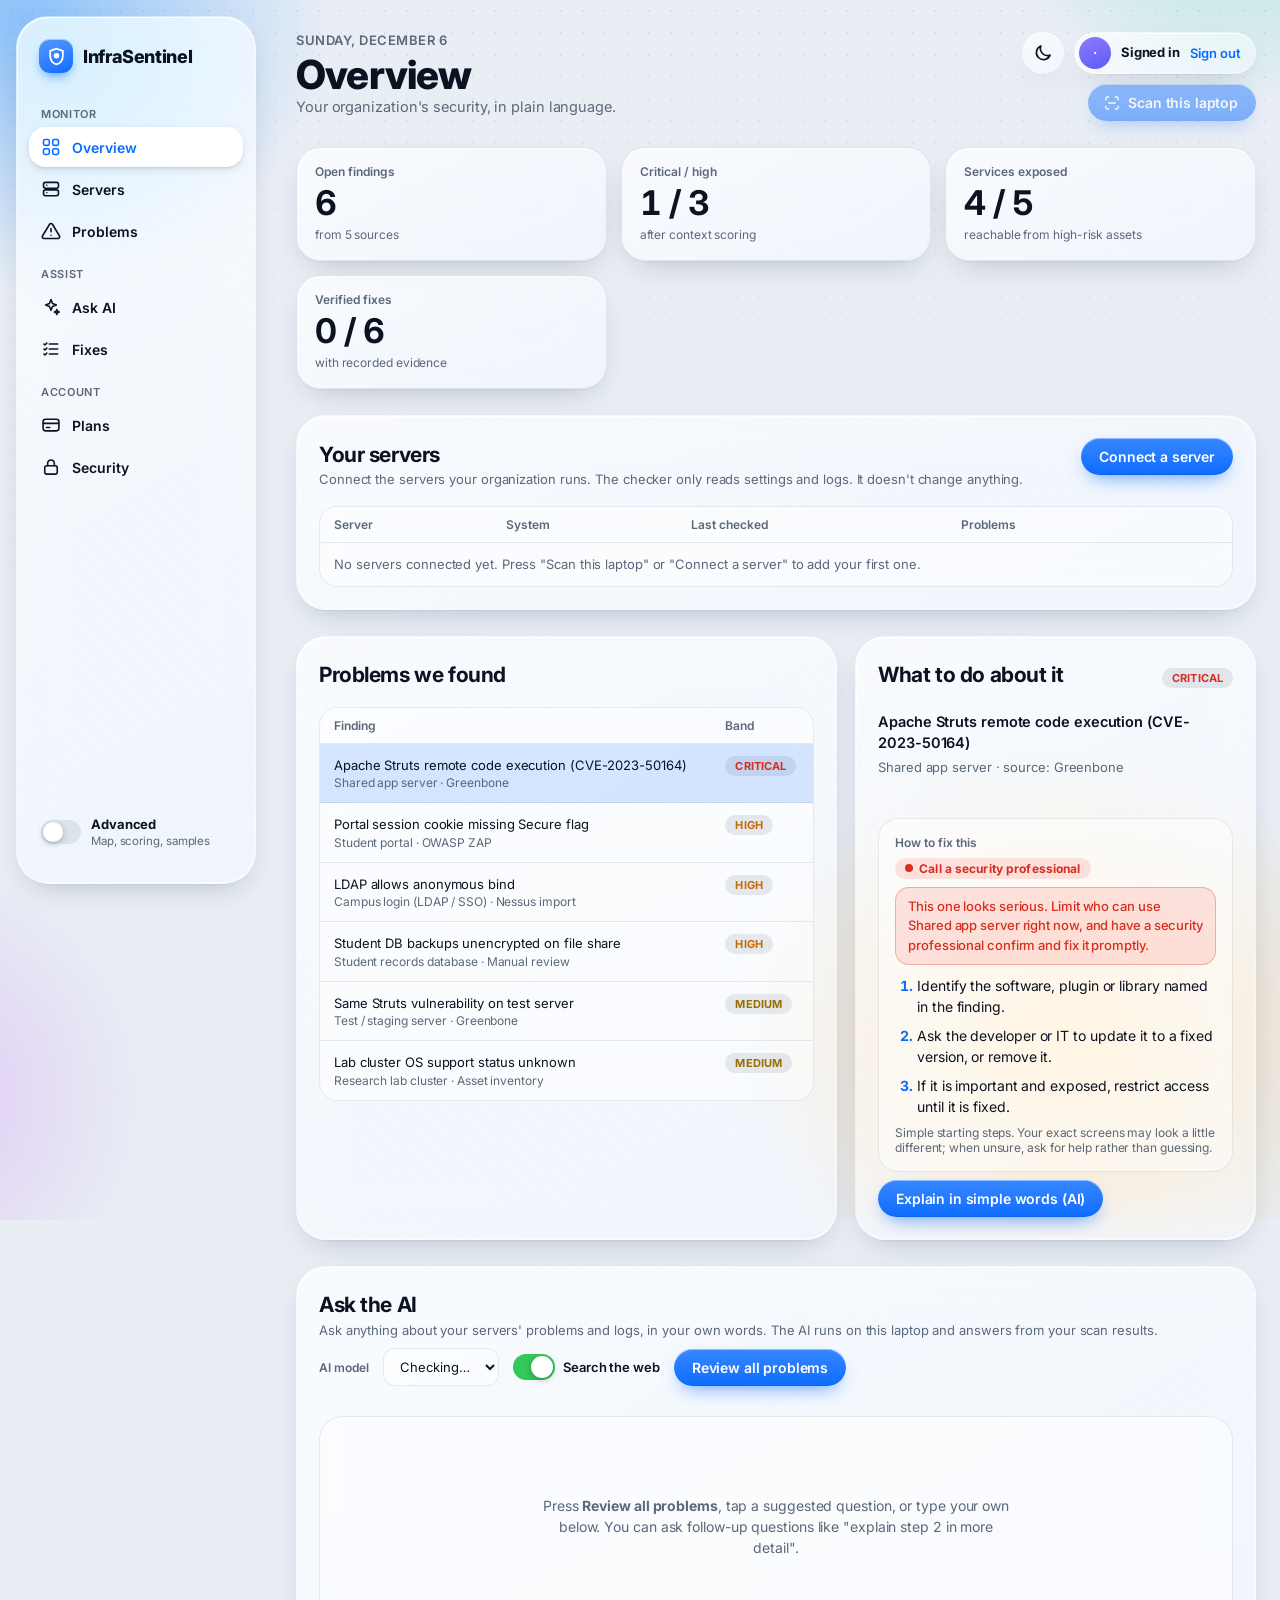
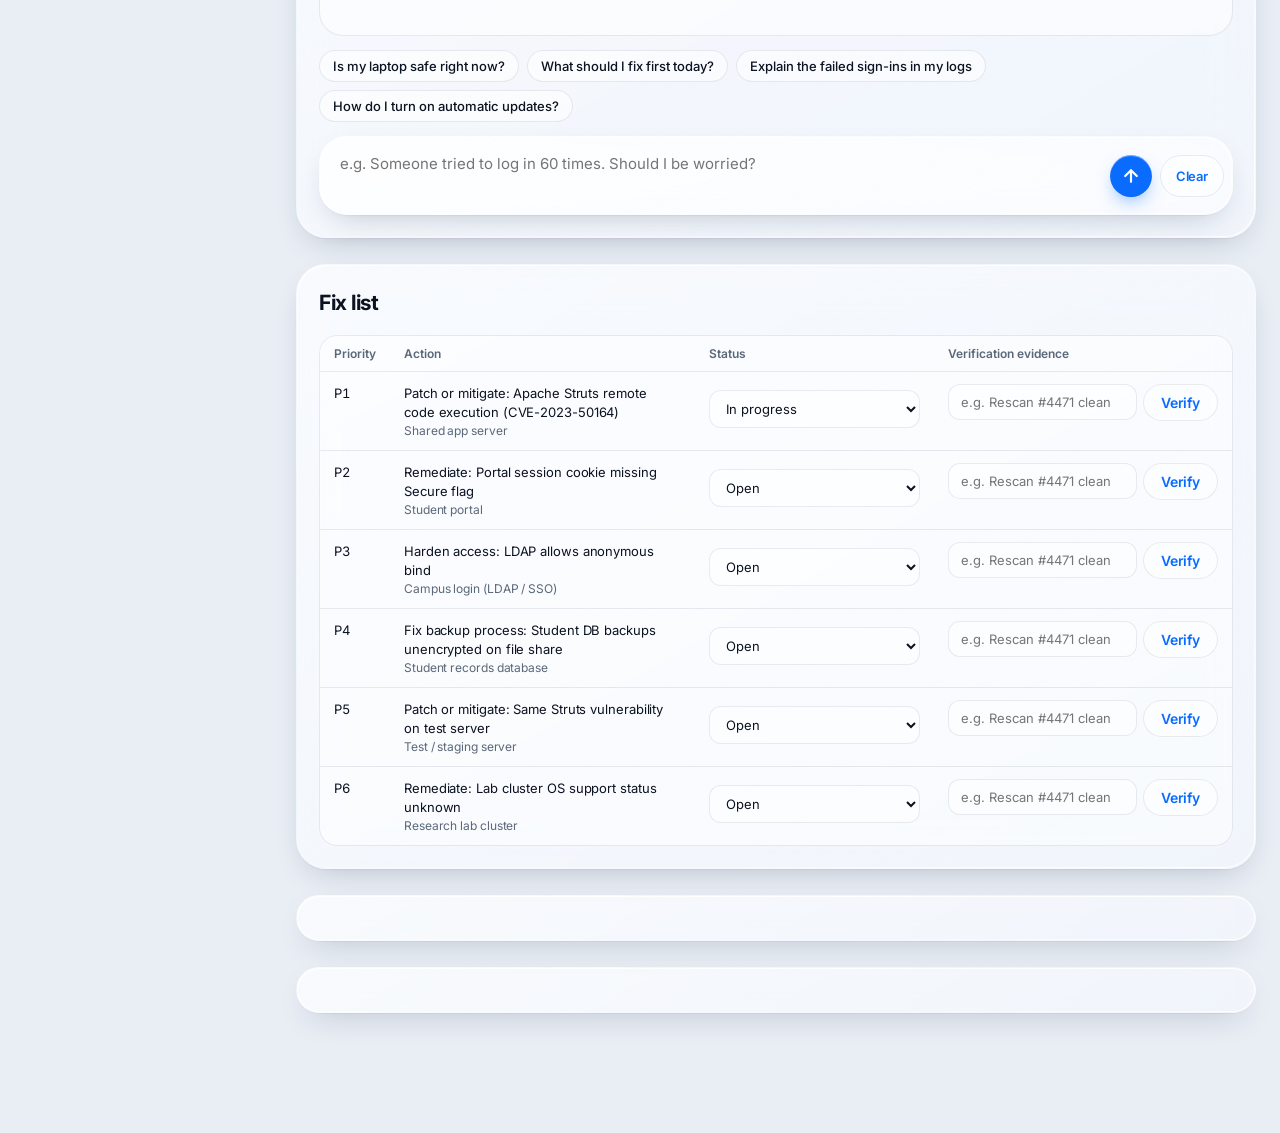
==== commit ca5bc528: "v0.5: fix the weak points found in review Co-Authored-By: Claude Opus 5.5 <noreply@anthropic.com>" ====
--- a/index.html
+++ b/index.html
@@ -326,9 +326,10 @@
   for(const s of Object.keys(impact(id))){const ns=node(s);if(ns.svc&&ns.crit>C){C=ns.crit;from=s}}
   return{C,own,from};
 }
+var W=window.IS_WEIGHTS||[0.4,0.3,0.3];  /* severity, exposure, criticality: set on the server with IS_WEIGHTS */
 function score(f,mod={}){
   const S=Math.round(f[3]*10*(mod.sevMul??1)),ek=mod.expo??f[4],Eraw=EXPO[ek],E=Eraw==null?50:Eraw,ci=critInfo(f[2]),C=ci.C;
-  return{S,E,C,ci,unknown:Eraw==null,R:Math.round(0.4*S+0.3*E+0.3*C)};
+  return{S,E,C,ci,unknown:Eraw==null,R:Math.round(W[0]*S+W[1]*E+W[2]*C)};
 }
 function missing(f,s,svcs){const m=[];
   if(s.unknown)m.push("Network exposure not confirmed");
@@ -378,11 +379,11 @@
    <div class="catchip">Category: ${esc(VNAME[classify(f)])}</div>
    <div class="adv"><div style="display:flex;gap:16px;align-items:flex-end;margin-top:12px"><div class="big">${s.R}</div><div class="muted" style="font-size:12px;padding-bottom:4px">of 100<br>deterministic, reproducible</div></div>
    <div class="bars">
-    ${bar("Severity",s.S,"0.4",`CVSS ${f[3].toFixed(1)} from scanner`)}
-    ${bar("Exposure",s.E,"0.3",s.unknown?"Unknown: shown as 50 and flagged, never assumed low":EXPO_LBL[f[4]],s.unknown)}
-    ${bar("Criticality",s.C,"0.3",s.ci.from?`Inherited from ${esc(node(s.ci.from).name)} (own value ${s.ci.own})`:`Own criticality of ${esc(n.name)}, no more critical service depends on it`)}
+    ${bar("Severity",s.S,String(W[0]),`CVSS ${f[3].toFixed(1)} from scanner`)}
+    ${bar("Exposure",s.E,String(W[1]),s.unknown?"Unknown: shown as 50 and flagged, never assumed low":EXPO_LBL[f[4]],s.unknown)}
+    ${bar("Criticality",s.C,String(W[2]),s.ci.from?`Inherited from ${esc(node(s.ci.from).name)} (own value ${s.ci.own})`:`Own criticality of ${esc(n.name)}, no more critical service depends on it`)}
    </div>
-   <div class="formula">R = 0.4·${s.S} + 0.3·${s.E} + 0.3·${s.C} = ${(0.4*s.S+0.3*s.E+0.3*s.C).toFixed(1)} → ${s.R}</div></div>
+   <div class="formula">R = ${W[0]}·${s.S} + ${W[1]}·${s.E} + ${W[2]}·${s.C} = ${(W[0]*s.S+W[1]*s.E+W[2]*s.C).toFixed(1)} → ${s.R}</div></div>
    <div class="explain"><div class="eyebrow">Plain-language explanation</div>
     <p>${esc(n.name)} has a ${f[3]>=9?"critical":f[3]>=7?"serious":"moderate"} weakness: ${esc(f[1].toLowerCase())}. It is ${s.unknown?"<b>not yet known</b> whether it is reachable from outside, so confirm its network exposure first":EXPO_LBL[f[4]].toLowerCase()+" "+(f[4]==="internet"?"so anyone online can try to reach it":f[4]==="network"?"so anyone on the same Wi-Fi or LAN can try to reach it":"so an attacker would need a foothold inside first")}.
     ${svcs.length?`If it were compromised or went offline, these ${svcs.length} services depend on it: <b>${svcs.map(esc).join(", ")}</b>.`:"No business service currently depends on it in the recorded map."}</p>
